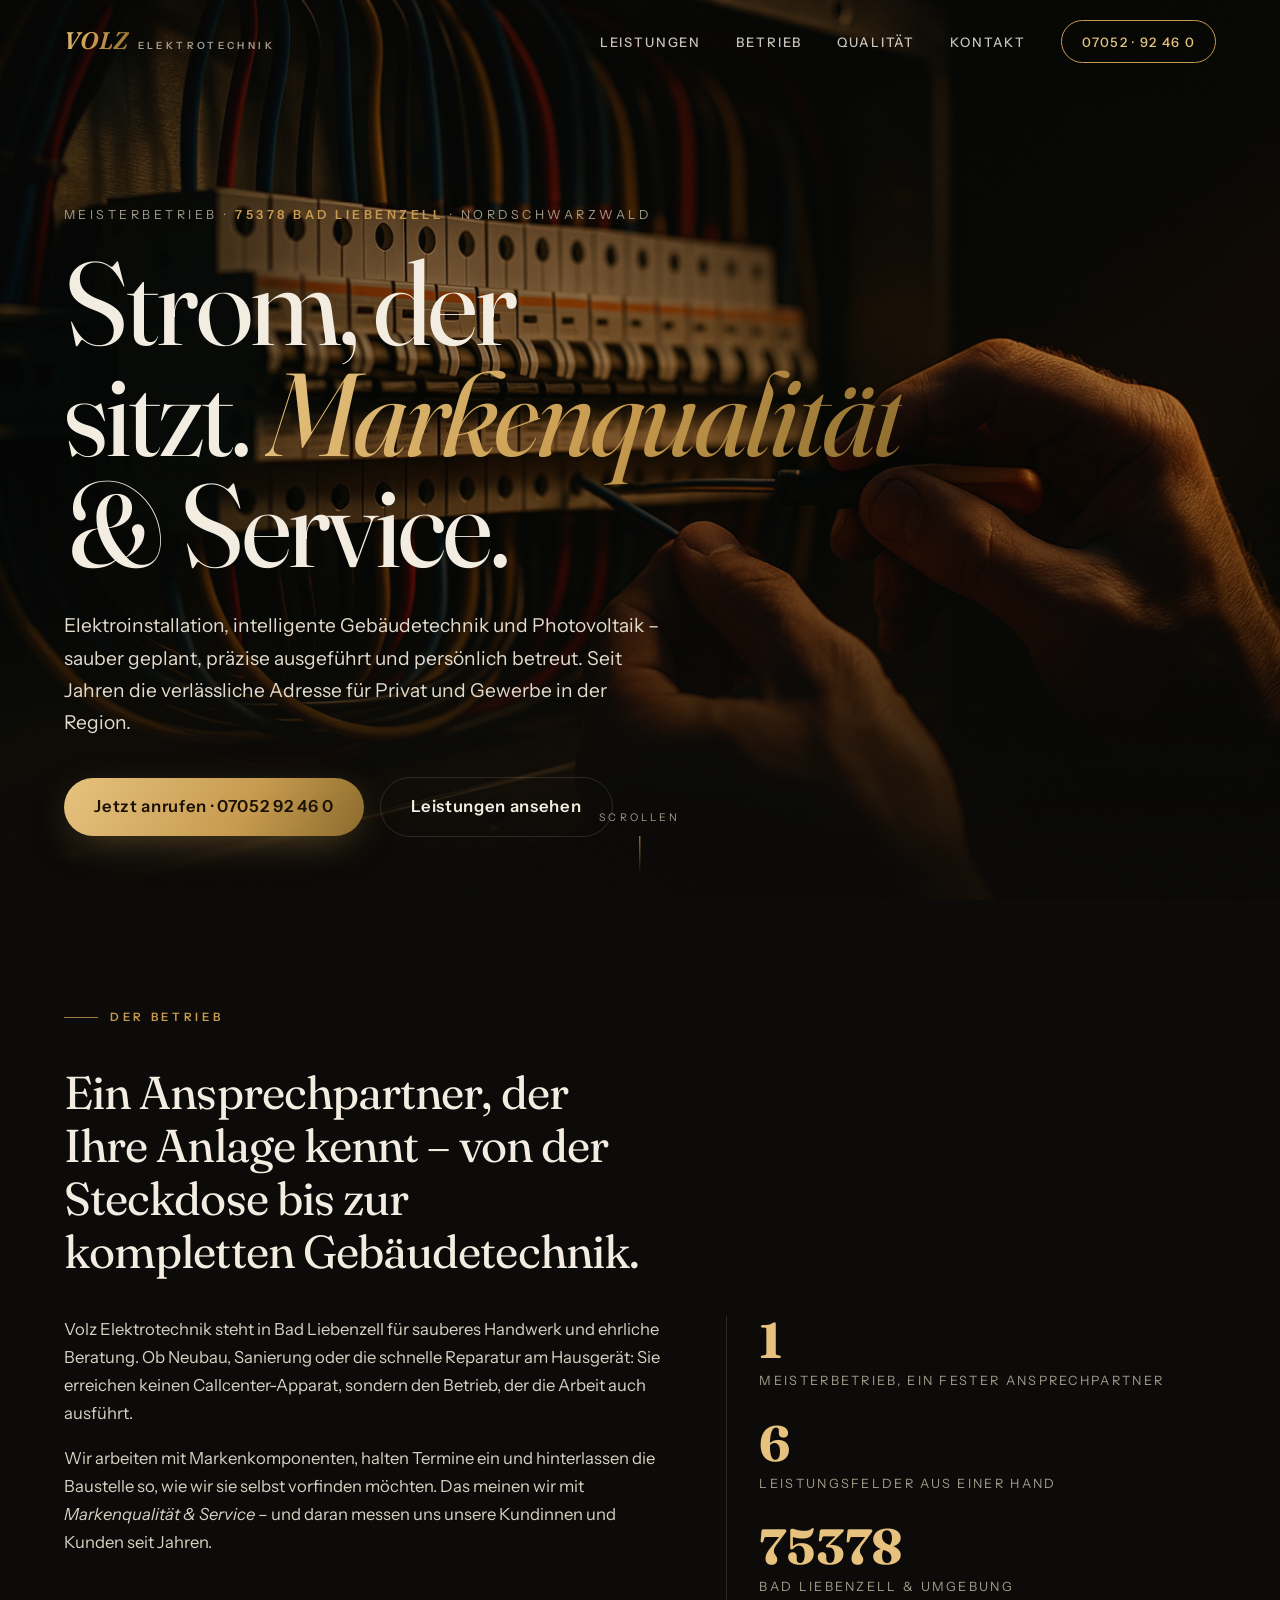
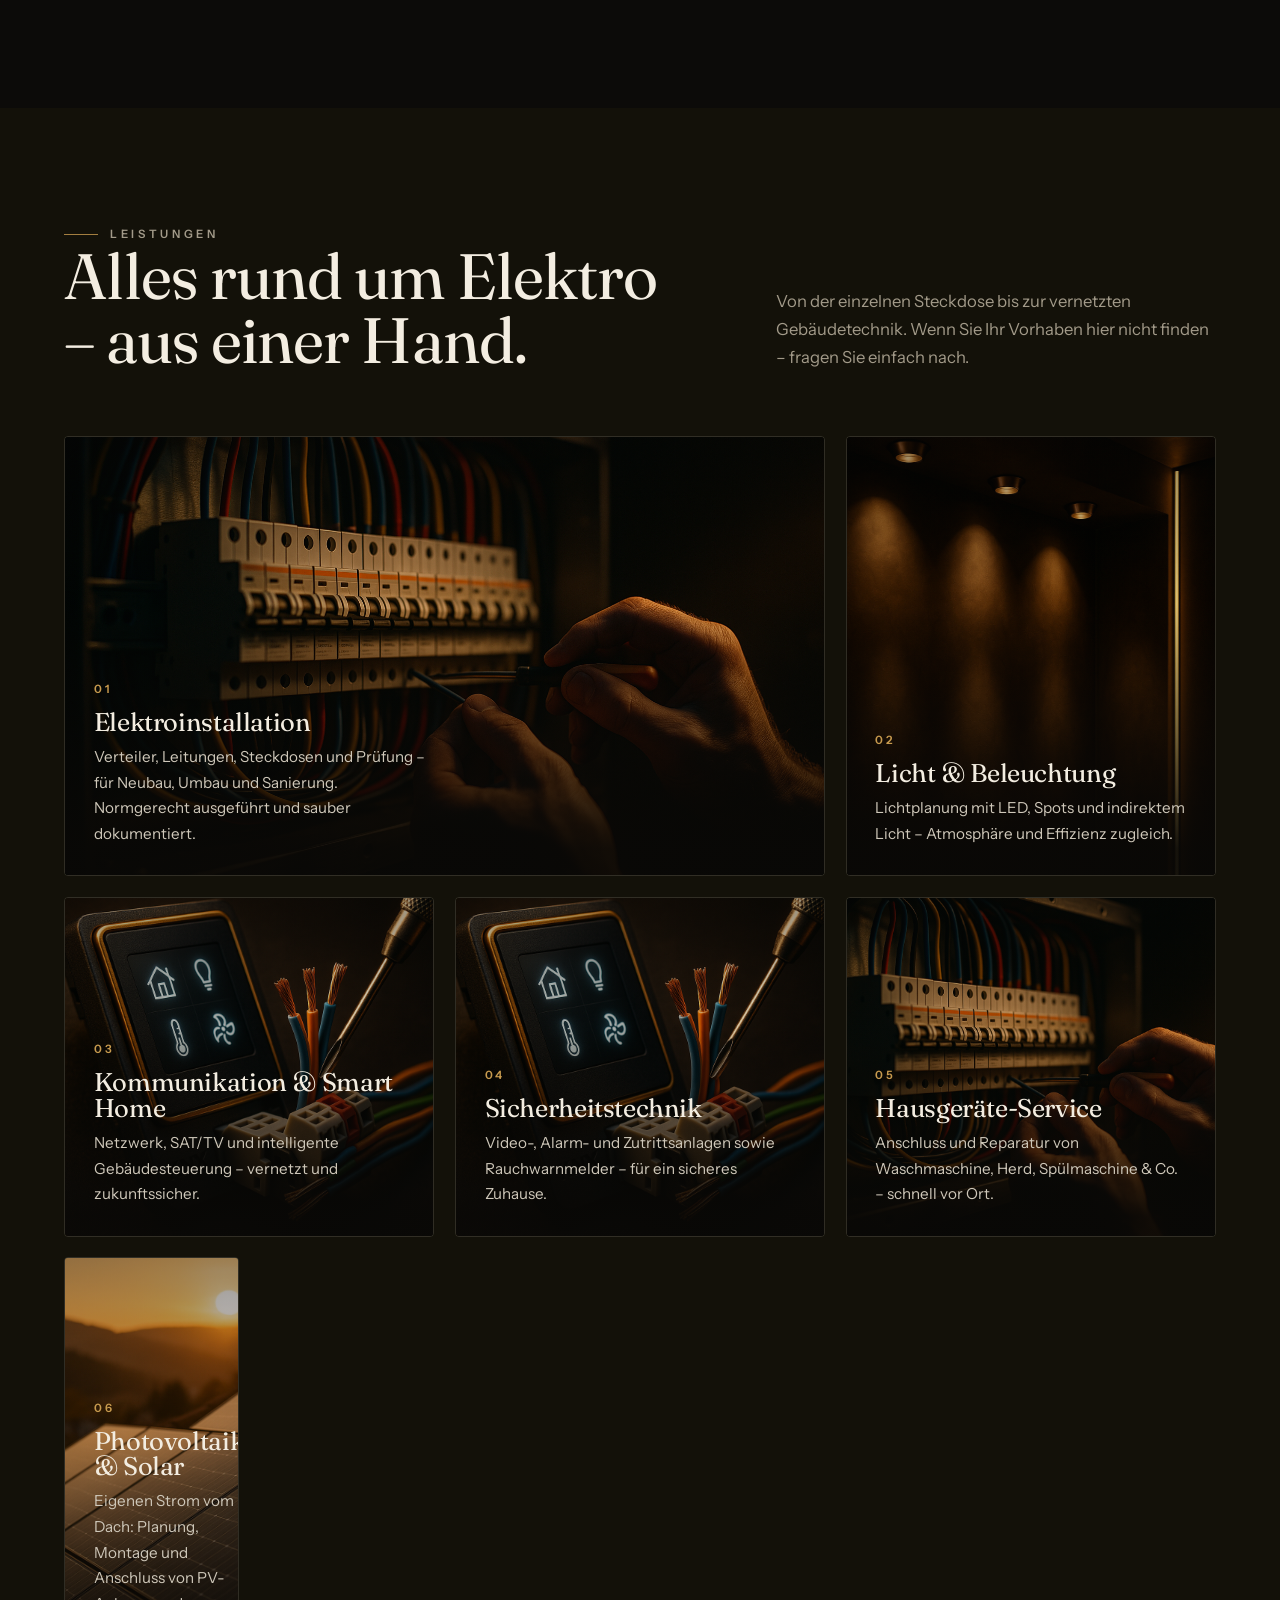
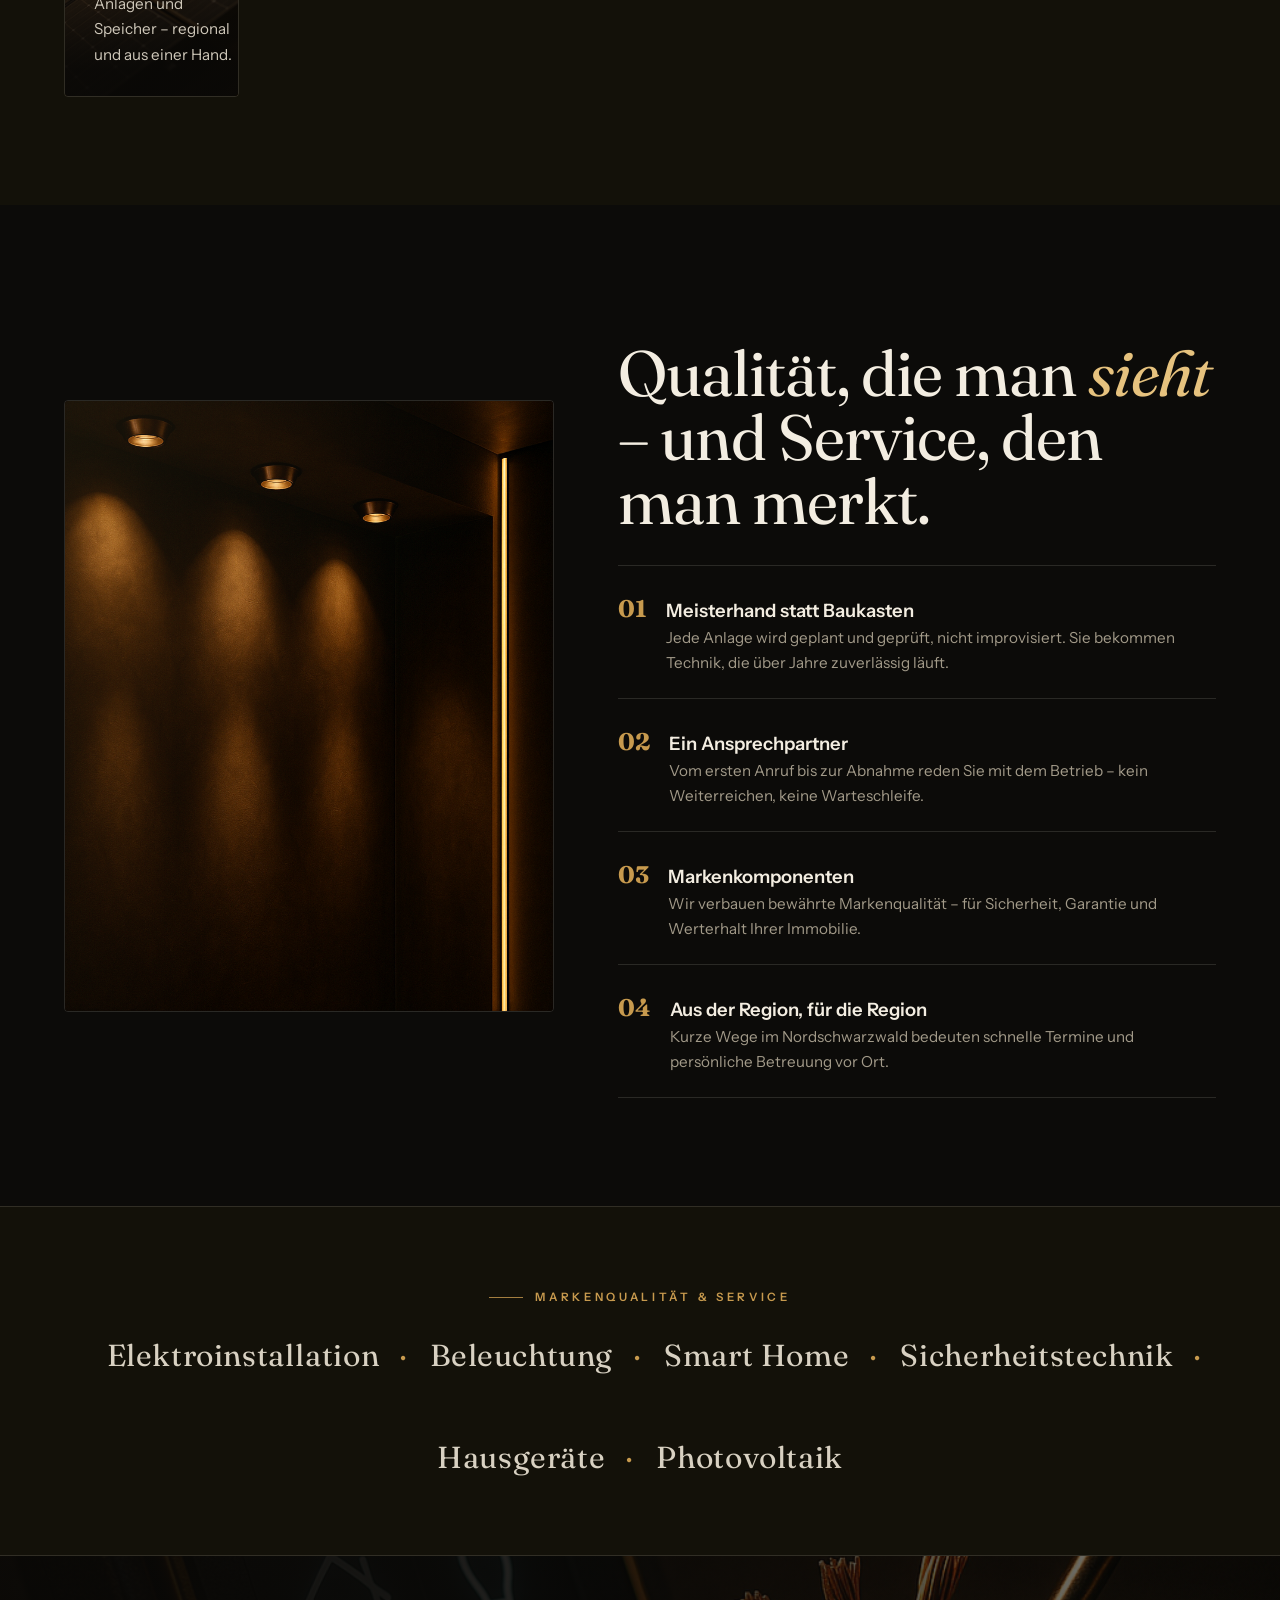
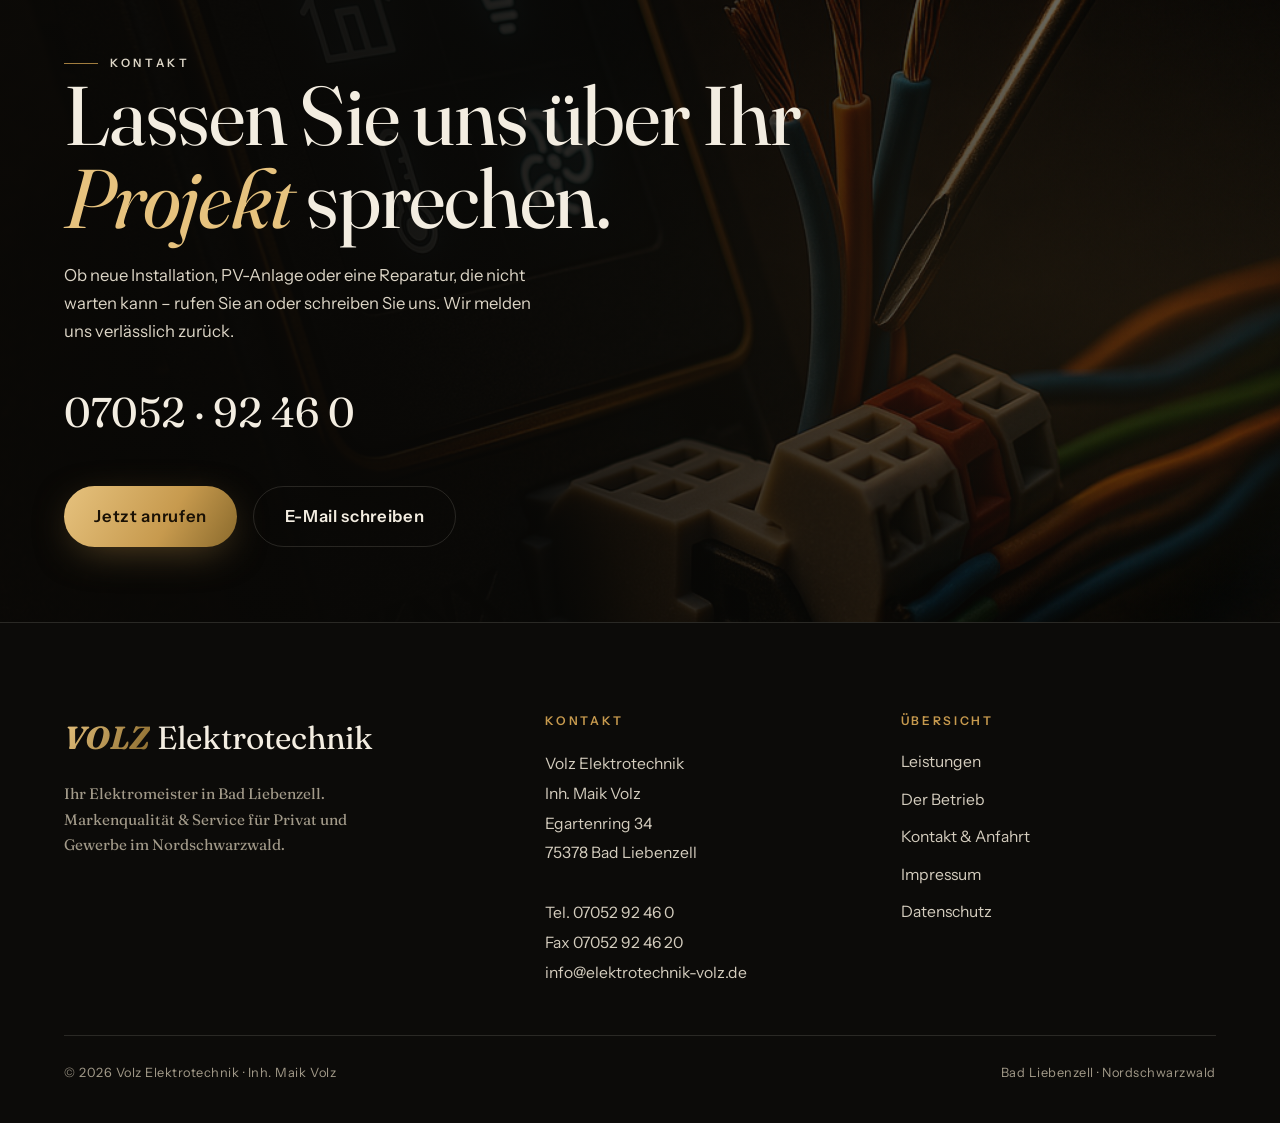
==== index.html @ 7599f0da "Volz Elektrotechnik: Website-Vorschau (Relaunch, dunkel-editorial, Braun/Gold) Co-Authored-By: Claud" ====
<!DOCTYPE html>
<html lang="de">
<head>
<meta charset="UTF-8">
<meta name="viewport" content="width=device-width, initial-scale=1.0">
<title>Volz Elektrotechnik — Ihr Elektromeister in Bad Liebenzell</title>
<meta name="description" content="Volz Elektrotechnik in Bad Liebenzell: Elektroinstallation, Beleuchtung, Kommunikations- & Sicherheitstechnik, Photovoltaik und Hausgeräte-Service. Markenqualität & Service aus dem Nordschwarzwald.">
<link rel="preconnect" href="https://fonts.googleapis.com">
<link rel="preconnect" href="https://fonts.gstatic.com" crossorigin>
<link href="https://fonts.googleapis.com/css2?family=Fraunces:ital,opsz,wght@0,9..144,300..600;1,9..144,300..600&family=Instrument+Sans:wght@400;500;600&display=swap" rel="stylesheet">
<link rel="stylesheet" href="styles.css">
</head>
<body>

<!-- ============ NAV ============ -->
<header class="nav" id="nav">
  <a href="#top" class="brand"><b>VOLZ</b><span>Elektrotechnik</span></a>
  <nav class="nav__links" id="navlinks">
    <a href="#leistungen">Leistungen</a>
    <a href="#warum">Betrieb</a>
    <a href="#marken">Qualität</a>
    <a href="kontakt.html">Kontakt</a>
    <a href="tel:+49705292460" class="nav__cta">07052 · 92 46 0</a>
  </nav>
  <button class="nav__burger" id="burger" aria-label="Menü öffnen"><span></span><span></span><span></span></button>
</header>

<!-- ============ HERO ============ -->
<section class="hero" id="top">
  <div class="hero__media"><img src="img/hero.png" alt="Elektromeister verdrahtet einen Sicherungskasten"></div>
  <div class="hero__scrim"></div>
  <div class="hero__inner">
    <p class="hero__loc reveal">Meisterbetrieb · <b>75378 Bad Liebenzell</b> · Nordschwarzwald</p>
    <h1 class="hero__title reveal">Strom, der<br>sitzt. <em>Markenqualität</em><br>&amp; Service.</h1>
    <p class="hero__sub reveal">Elektroinstallation, intelligente Gebäudetechnik und Photovoltaik – sauber geplant, präzise ausgeführt und persönlich betreut. Seit Jahren die verlässliche Adresse für Privat und Gewerbe in der Region.</p>
    <div class="hero__actions reveal">
      <a href="tel:+49705292460" class="btn btn--gold">Jetzt anrufen · 07052 92 46 0</a>
      <a href="#leistungen" class="btn btn--ghost">Leistungen ansehen</a>
    </div>
  </div>
  <div class="hero__scroll">Scrollen</div>
</section>

<!-- ============ INTRO ============ -->
<section class="section intro" id="betrieb">
  <p class="eyebrow reveal">Der Betrieb</p>
  <p class="intro__lead reveal">Ein Ansprechpartner, der Ihre Anlage kennt – von der Steckdose bis zur kompletten Gebäudetechnik.</p>
  <div class="intro__body">
    <div>
      <p class="reveal">Volz Elektrotechnik steht in Bad Liebenzell für sauberes Handwerk und ehrliche Beratung. Ob Neubau, Sanierung oder die schnelle Reparatur am Hausgerät: Sie erreichen keinen Callcenter-Apparat, sondern den Betrieb, der die Arbeit auch ausführt.</p>
      <p class="reveal">Wir arbeiten mit Markenkomponenten, halten Termine ein und hinterlassen die Baustelle so, wie wir sie selbst vorfinden möchten. Das meinen wir mit <em>Markenqualität &amp; Service</em> – und daran messen uns unsere Kundinnen und Kunden seit Jahren.</p>
    </div>
    <div class="facts">
      <div class="fact reveal"><b>1</b><span>Meisterbetrieb, ein fester Ansprechpartner</span></div>
      <div class="fact reveal"><b>6</b><span>Leistungsfelder aus einer Hand</span></div>
      <div class="fact reveal"><b>75378</b><span>Bad Liebenzell &amp; Umgebung</span></div>
    </div>
  </div>
</section>

<!-- ============ LEISTUNGEN ============ -->
<section class="serv" id="leistungen">
  <div class="section serv--inner">
    <div class="serv__head">
      <div>
        <p class="eyebrow reveal">Leistungen</p>
        <h2 class="reveal">Alles rund um Elektro<br>– aus einer Hand.</h2>
      </div>
      <p class="reveal">Von der einzelnen Steckdose bis zur vernetzten Gebäudetechnik. Wenn Sie Ihr Vorhaben hier nicht finden – fragen Sie einfach nach.</p>
    </div>

    <div class="serv__grid">
      <article class="card span-4 tall reveal">
        <div class="card__media"><img src="img/hero.png" alt="Elektroinstallation Sicherungskasten"></div>
        <div class="card__body">
          <span class="card__num">01</span>
          <h3>Elektroinstallation</h3>
          <p>Verteiler, Leitungen, Steckdosen und Prüfung – für Neubau, Umbau und Sanierung. Normgerecht ausgeführt und sauber dokumentiert.</p>
        </div>
      </article>

      <article class="card span-2 tall reveal">
        <div class="card__media"><img src="img/beleuchtung.png" alt="Warme Beleuchtungsplanung"></div>
        <div class="card__body">
          <span class="card__num">02</span>
          <h3>Licht &amp; Beleuchtung</h3>
          <p>Lichtplanung mit LED, Spots und indirektem Licht – Atmosphäre und Effizienz zugleich.</p>
        </div>
      </article>

      <article class="card span-2 reveal">
        <div class="card__media"><img src="img/technik.png" alt="Smart-Home und Kommunikationstechnik"></div>
        <div class="card__body">
          <span class="card__num">03</span>
          <h3>Kommunikation &amp; Smart Home</h3>
          <p>Netzwerk, SAT/TV und intelligente Gebäudesteuerung – vernetzt und zukunftssicher.</p>
        </div>
      </article>

      <article class="card span-2 reveal">
        <div class="card__media"><img src="img/technik.png" alt="Sicherheitstechnik"></div>
        <div class="card__body">
          <span class="card__num">04</span>
          <h3>Sicherheitstechnik</h3>
          <p>Video-, Alarm- und Zutrittsanlagen sowie Rauchwarnmelder – für ein sicheres Zuhause.</p>
        </div>
      </article>

      <article class="card span-2 reveal">
        <div class="card__media"><img src="img/hero.png" alt="Hausgeräte-Reparatur"></div>
        <div class="card__body">
          <span class="card__num">05</span>
          <h3>Hausgeräte-Service</h3>
          <p>Anschluss und Reparatur von Waschmaschine, Herd, Spülmaschine &amp; Co. – schnell vor Ort.</p>
        </div>
      </article>

      <article class="card span-6 tall reveal">
        <div class="card__media"><img src="img/solar.png" alt="Photovoltaik-Anlage im Nordschwarzwald"></div>
        <div class="card__body">
          <span class="card__num">06</span>
          <h3>Photovoltaik &amp; Solar</h3>
          <p>Eigenen Strom vom Dach: Planung, Montage und Anschluss von PV-Anlagen und Speicher – regional und aus einer Hand.</p>
        </div>
      </article>
    </div>
  </div>
</section>

<!-- ============ WARUM / WERTE ============ -->
<section class="section why" id="warum">
  <div class="why__grid">
    <div class="why__media reveal"><img src="img/beleuchtung.png" alt="Präzise Lichtinstallation"></div>
    <div>
      <p class="eyebrow reveal">Warum Volz</p>
      <h2 class="reveal">Qualität, die man <em>sieht</em> – und Service, den man merkt.</h2>
      <div class="why__list">
        <div class="why__item reveal"><b>01</b><div><h3>Meisterhand statt Baukasten</h3><p>Jede Anlage wird geplant und geprüft, nicht improvisiert. Sie bekommen Technik, die über Jahre zuverlässig läuft.</p></div></div>
        <div class="why__item reveal"><b>02</b><div><h3>Ein Ansprechpartner</h3><p>Vom ersten Anruf bis zur Abnahme reden Sie mit dem Betrieb – kein Weiterreichen, keine Warteschleife.</p></div></div>
        <div class="why__item reveal"><b>03</b><div><h3>Markenkomponenten</h3><p>Wir verbauen bewährte Markenqualität – für Sicherheit, Garantie und Werterhalt Ihrer Immobilie.</p></div></div>
        <div class="why__item reveal"><b>04</b><div><h3>Aus der Region, für die Region</h3><p>Kurze Wege im Nordschwarzwald bedeuten schnelle Termine und persönliche Betreuung vor Ort.</p></div></div>
      </div>
    </div>
  </div>
</section>

<!-- ============ MARKEN-BAND ============ -->
<section class="marken" id="marken">
  <p class="eyebrow reveal">Markenqualität &amp; Service</p>
  <div class="marken__row reveal">
    <span>Elektroinstallation</span>
    <span>Beleuchtung</span>
    <span>Smart Home</span>
    <span>Sicherheitstechnik</span>
    <span>Hausgeräte</span>
    <span>Photovoltaik</span>
  </div>
</section>

<!-- ============ CTA ============ -->
<section class="cta" id="kontakt">
  <div class="cta__media"><img src="img/technik.png" alt="Kontakt Volz Elektrotechnik"></div>
  <div class="cta__inner">
    <p class="eyebrow reveal">Kontakt</p>
    <h2 class="reveal">Lassen Sie uns über Ihr <em>Projekt</em> sprechen.</h2>
    <p class="reveal">Ob neue Installation, PV-Anlage oder eine Reparatur, die nicht warten kann – rufen Sie an oder schreiben Sie uns. Wir melden uns verlässlich zurück.</p>
    <div class="cta__phone reveal"><a href="tel:+49705292460">07052 · 92 46 0</a></div>
    <div class="cta__actions reveal">
      <a href="tel:+49705292460" class="btn btn--gold">Jetzt anrufen</a>
      <a href="mailto:info@elektrotechnik-volz.de" class="btn btn--ghost">E-Mail schreiben</a>
    </div>
  </div>
</section>

<!-- ============ FOOTER ============ -->
<footer class="footer">
  <div class="footer__grid">
    <div class="footer__brand">
      <b>VOLZ</b> Elektrotechnik
      <p>Ihr Elektromeister in Bad Liebenzell. Markenqualität &amp; Service für Privat und Gewerbe im Nordschwarzwald.</p>
    </div>
    <div>
      <h4>Kontakt</h4>
      <address>
        Volz Elektrotechnik<br>
        Inh. Maik Volz<br>
        Egartenring 34<br>
        75378 Bad Liebenzell<br><br>
        Tel. <a href="tel:+49705292460">07052 92 46 0</a><br>
        Fax 07052 92 46 20<br>
        <a href="mailto:info@elektrotechnik-volz.de">info@elektrotechnik-volz.de</a>
      </address>
    </div>
    <div>
      <h4>Übersicht</h4>
      <nav class="footer__nav">
        <a href="#leistungen">Leistungen</a>
        <a href="#warum">Der Betrieb</a>
        <a href="kontakt.html">Kontakt &amp; Anfahrt</a>
        <a href="impressum.html">Impressum</a>
        <a href="datenschutz.html">Datenschutz</a>
      </nav>
    </div>
  </div>
  <div class="footer__bar">
    <span>© <span id="year"></span> Volz Elektrotechnik · Inh. Maik Volz</span>
    <span>Bad Liebenzell · Nordschwarzwald</span>
  </div>
</footer>

<script src="js/main.js"></script>
</body>
</html>
---- styles.css ----
/* =========================================================
   VOLZ ELEKTROTECHNIK — Bad Liebenzell
   Dunkel-editorial · gebürstetes Gold auf Anthrazit
   Marken-DNA aus dem Original: Gold #b08c3c, Off-White #f7f4ec
   ========================================================= */

:root{
  --bg:      #0c0b09;   /* tiefes, warm gebrochenes Schwarz */
  --bg-2:    #131109;   /* leicht abgesetzte Sektion */
  --panel:   #1a1712;
  --ink:     #f3ede1;   /* warmes Off-White (aus Original #f7f4ec) */
  --muted:   #a29a89;   /* Sekundärtext, sandig */
  --accent:  #c79a4e;   /* gebürstetes Gold, aus Original #b08c3c aufgehellt */
  --accent-2:#e6c27e;   /* Highlight/Hover-Gold */
  --accent-d:#8a6a2c;   /* tiefes Bronze */
  --line:    rgba(243,237,225,.13);
  --serif:   "Fraunces", Georgia, serif;
  --sans:    "Instrument Sans", system-ui, -apple-system, sans-serif;
  --pad:     clamp(1.3rem, 5vw, 6rem);
  --maxw:    1480px;
}

*{ margin:0; padding:0; box-sizing:border-box; }
html{ -webkit-font-smoothing:antialiased; text-rendering:optimizeLegibility; scroll-behavior:smooth; }
body{
  background:var(--bg); color:var(--ink);
  font-family:var(--sans);
  font-size:clamp(1rem,.6rem + .55vw,1.14rem);
  line-height:1.68; font-weight:400; overflow-x:hidden;
}
img{ display:block; width:100%; height:100%; object-fit:cover; }
a{ color:inherit; text-decoration:none; }
::selection{ background:var(--accent); color:#160d05; }
h1,h2,h3{ font-family:var(--serif); font-weight:400; line-height:1; letter-spacing:-.015em; }
h2{ font-size:clamp(2rem,5vw,4.2rem); }

/* Filmkorn über allem */
body::after{
  content:""; position:fixed; inset:0; z-index:9999; pointer-events:none;
  opacity:.04; mix-blend-mode:overlay;
  background-image:url("data:image/svg+xml,%3Csvg xmlns='http://www.w3.org/2000/svg' width='140' height='140'%3E%3Cfilter id='n'%3E%3CfeTurbulence type='fractalNoise' baseFrequency='.9' numOctaves='3'/%3E%3C/filter%3E%3Crect width='100%25' height='100%25' filter='url(%23n)'/%3E%3C/svg%3E");
}

/* ---------- Eyebrow ---------- */
.eyebrow{
  display:inline-flex; align-items:center; gap:12px;
  font-family:var(--sans); font-size:.72rem; font-weight:600;
  text-transform:uppercase; letter-spacing:.32em; color:var(--accent);
}
.eyebrow::before{ content:""; width:34px; height:1px; background:var(--accent); opacity:.8; }

/* ---------- Reveal ---------- */
.reveal{ opacity:0; transform:translateY(26px); transition:opacity .9s cubic-bezier(.2,.7,.2,1), transform .9s cubic-bezier(.2,.7,.2,1); }
.reveal.in{ opacity:1; transform:none; }
@media (prefers-reduced-motion:reduce){
  .reveal{ opacity:1; transform:none; transition:none; }
  html{ scroll-behavior:auto; }
  .hero__media img{ transform:none !important; }
}

/* =========================================================
   NAV
   ========================================================= */
.nav{
  position:fixed; top:0; left:0; right:0; z-index:100;
  display:flex; align-items:center; justify-content:space-between;
  padding:1.25rem var(--pad);
  transition:background .4s ease, padding .4s ease, border-color .4s ease;
  border-bottom:1px solid transparent;
}
.nav.scrolled{
  background:rgba(12,11,9,.82); backdrop-filter:blur(14px);
  border-bottom:1px solid var(--line); padding:.85rem var(--pad);
}
.brand{ display:flex; align-items:baseline; gap:.55rem; font-family:var(--serif); font-size:1.5rem; letter-spacing:.02em; }
.brand b{ font-weight:600; font-style:italic;
  background:linear-gradient(120deg,var(--accent-2),var(--accent) 45%,var(--accent-d));
  -webkit-background-clip:text; background-clip:text; -webkit-text-fill-color:transparent; }
.brand span{ font-family:var(--sans); font-size:.62rem; font-weight:600; text-transform:uppercase;
  letter-spacing:.34em; color:var(--muted); }
.nav__links{ display:flex; align-items:center; gap:2.2rem; }
.nav__links a{ font-size:.82rem; font-weight:500; text-transform:uppercase; letter-spacing:.14em; color:var(--ink); opacity:.82; transition:color .25s, opacity .25s; }
.nav__links a:hover{ color:var(--accent-2); opacity:1; }
.nav__cta{
  display:inline-flex; align-items:center; gap:.5rem;
  border:1px solid var(--accent); color:var(--accent-2) !important; opacity:1 !important;
  padding:.6rem 1.25rem; border-radius:44px; letter-spacing:.1em !important;
  transition:background .25s, color .25s, transform .25s;
}
.nav__cta:hover{ background:var(--accent); color:#160d05 !important; transform:translateY(-2px); }
.nav__burger{ display:none; flex-direction:column; gap:5px; background:none; border:0; cursor:pointer; padding:.4rem; }
.nav__burger span{ width:26px; height:2px; background:var(--ink); transition:.3s; }

@media (max-width:860px){
  .nav__links{
    position:fixed; inset:0; background:rgba(10,9,7,.97); backdrop-filter:blur(8px);
    flex-direction:column; justify-content:center; gap:2rem;
    transform:translateX(100%); transition:transform .5s cubic-bezier(.7,0,.2,1);
  }
  .nav__links.open{ transform:none; }
  .nav__links a{ font-size:1.05rem; }
  .nav__burger{ display:flex; z-index:101; }
  .nav.menu-open .nav__burger span:nth-child(1){ transform:translateY(7px) rotate(45deg); }
  .nav.menu-open .nav__burger span:nth-child(2){ opacity:0; }
  .nav.menu-open .nav__burger span:nth-child(3){ transform:translateY(-7px) rotate(-45deg); }
}

/* =========================================================
   HERO
   ========================================================= */
.hero{ position:relative; min-height:100svh; display:flex; flex-direction:column; justify-content:flex-end; padding-bottom:clamp(2.5rem,7vh,5rem); }
.hero__media{ position:absolute; inset:0; z-index:0; overflow:hidden; }
.hero__media img{ transform:scale(1.1); will-change:transform; }
.hero__scrim{ position:absolute; inset:0; z-index:1;
  background:
    linear-gradient(to top, rgba(10,9,7,.94) 4%, rgba(10,9,7,.34) 48%, rgba(10,9,7,.55) 100%),
    radial-gradient(130% 90% at 18% 120%, rgba(199,154,78,.22), transparent 58%);
}
.hero__inner{ position:relative; z-index:3; width:100%; max-width:var(--maxw); margin:0 auto; padding:0 var(--pad); }
.hero__loc{ font-size:.78rem; letter-spacing:.28em; text-transform:uppercase; color:var(--muted); margin-bottom:1.4rem; }
.hero__loc b{ color:var(--accent); font-weight:600; }
.hero__title{ font-size:clamp(2.9rem,9.2vw,8.8rem); line-height:.94; letter-spacing:-.025em; max-width:16ch; }
.hero__title em{ font-style:italic;
  background:linear-gradient(120deg,var(--accent-2),var(--accent) 55%,var(--accent-d));
  -webkit-background-clip:text; background-clip:text; -webkit-text-fill-color:transparent; }
.hero__sub{ margin-top:1.8rem; max-width:46ch; font-size:clamp(1rem,1.5vw,1.22rem); color:#e3dccd; }
.hero__actions{ margin-top:2.4rem; display:flex; flex-wrap:wrap; gap:1rem; align-items:center; }

.btn{ display:inline-flex; align-items:center; gap:.6rem; font-weight:600; letter-spacing:.04em;
  padding:.95rem 1.9rem; border-radius:48px; transition:transform .25s, background .25s, box-shadow .25s; }
.btn--gold{ background:linear-gradient(120deg,var(--accent-2),var(--accent) 60%,var(--accent-d)); color:#1a1105;
  box-shadow:0 10px 40px -12px rgba(199,154,78,.5); }
.btn--gold:hover{ transform:translateY(-3px); box-shadow:0 16px 46px -12px rgba(199,154,78,.65); }
.btn--ghost{ border:1px solid var(--line); color:var(--ink); }
.btn--ghost:hover{ border-color:var(--accent); color:var(--accent-2); transform:translateY(-3px); }

.hero__scroll{ position:absolute; bottom:1.6rem; left:50%; transform:translateX(-50%); z-index:3;
  font-size:.66rem; letter-spacing:.3em; text-transform:uppercase; color:var(--muted); display:flex; flex-direction:column; align-items:center; gap:.6rem; }
.hero__scroll::after{ content:""; width:1px; height:38px; background:linear-gradient(var(--accent),transparent); animation:drop 2s infinite; }
@keyframes drop{ 0%{opacity:0;transform:scaleY(.3)} 50%{opacity:1} 100%{opacity:0;transform:scaleY(1) translateY(6px)} }
@media (max-width:860px){ .hero__scroll{ display:none; } }

/* =========================================================
   SECTION-GRUNDLAGEN
   ========================================================= */
.section{ max-width:var(--maxw); margin:0 auto; padding:clamp(5rem,12vh,9rem) var(--pad); }
.section--tight{ padding-top:clamp(3rem,7vh,5rem); }

/* ---------- Intro / Claim ---------- */
.intro{ display:grid; grid-template-columns:1fr; gap:2.4rem; }
.intro__lead{ font-family:var(--serif); font-size:clamp(1.7rem,3.6vw,3rem); line-height:1.15; letter-spacing:-.02em; max-width:20ch; }
.intro__body{ display:grid; grid-template-columns:1.1fr .9fr; gap:clamp(2rem,5vw,5rem); align-items:start; }
.intro__body p{ color:#d8d1c2; }
.intro__body p + p{ margin-top:1.1rem; }
.facts{ display:flex; flex-direction:column; gap:1.6rem; border-left:1px solid var(--line); padding-left:2rem; }
.fact b{ display:block; font-family:var(--serif); font-size:clamp(2rem,4vw,3.1rem); color:var(--accent-2); line-height:1; }
.fact span{ font-size:.8rem; text-transform:uppercase; letter-spacing:.18em; color:var(--muted); }
@media (max-width:820px){ .intro__body{ grid-template-columns:1fr; } .facts{ border-left:0; padding-left:0; flex-direction:row; flex-wrap:wrap; gap:2rem; } }

/* ---------- Leistungen ---------- */
.serv{ background:var(--bg-2); }
.serv__head{ display:flex; justify-content:space-between; align-items:flex-end; flex-wrap:wrap; gap:1.5rem; margin-bottom:clamp(2.5rem,5vw,4rem); }
.serv__head p{ max-width:40ch; color:var(--muted); }
.serv__grid{ display:grid; grid-template-columns:repeat(6,1fr); gap:clamp(1rem,1.6vw,1.6rem); }
.card{ position:relative; overflow:hidden; border-radius:4px; min-height:340px; display:flex; align-items:flex-end;
  border:1px solid var(--line); }
.card__media{ position:absolute; inset:0; z-index:0; }
.card__media img{ transition:transform 1.1s cubic-bezier(.2,.7,.2,1); transform:scale(1.04); filter:saturate(1.02); }
.card:hover .card__media img{ transform:scale(1.12); }
.card::after{ content:""; position:absolute; inset:0; z-index:1;
  background:linear-gradient(to top, rgba(9,8,6,.95) 6%, rgba(9,8,6,.15) 62%, rgba(9,8,6,.4)); }
.card__body{ position:relative; z-index:2; padding:1.8rem; }
.card__num{ font-size:.72rem; letter-spacing:.24em; color:var(--accent); font-weight:600; }
.card__body h3{ font-size:clamp(1.4rem,2vw,1.8rem); margin:.5rem 0 .55rem; }
.card__body p{ font-size:.95rem; color:#cfc8ba; max-width:34ch; }
/* Rasterung: erste Reihe 2 breite + 1, zweite spiegeln */
.card.span-3{ grid-column:span 3; }
.card.span-2{ grid-column:span 2; }
.card.span-4{ grid-column:span 4; }
.card.tall{ min-height:440px; }
@media (max-width:900px){
  .serv__grid{ grid-template-columns:1fr; }
  .card, .card.span-2, .card.span-3, .card.span-4{ grid-column:1 / -1; min-height:300px; }
}

/* ---------- Werte / Warum ---------- */
.why{ position:relative; }
.why__grid{ display:grid; grid-template-columns:.9fr 1.1fr; gap:clamp(2rem,5vw,5rem); align-items:center; }
.why__media{ position:relative; border-radius:4px; overflow:hidden; aspect-ratio:4/5; border:1px solid var(--line); }
.why__media::after{ content:""; position:absolute; inset:0; background:linear-gradient(120deg,rgba(199,154,78,.12),transparent 60%); }
.why h2 em{ font-style:italic; color:var(--accent-2); }
.why__list{ margin-top:2rem; display:flex; flex-direction:column; }
.why__item{ padding:1.4rem 0; border-top:1px solid var(--line); display:grid; grid-template-columns:auto 1fr; gap:1.2rem; align-items:baseline; }
.why__item:last-child{ border-bottom:1px solid var(--line); }
.why__item b{ font-family:var(--serif); font-size:1.5rem; color:var(--accent); }
.why__item h3{ font-size:1.15rem; margin-bottom:.3rem; font-family:var(--sans); font-weight:600; letter-spacing:0; }
.why__item p{ color:var(--muted); font-size:.95rem; }
@media (max-width:820px){ .why__grid{ grid-template-columns:1fr; } .why__media{ aspect-ratio:16/10; } }

/* ---------- Marken-Band ---------- */
.marken{ text-align:center; padding:clamp(3.5rem,8vh,6rem) var(--pad); background:var(--bg-2); border-top:1px solid var(--line); border-bottom:1px solid var(--line); }
.marken .eyebrow{ justify-content:center; margin-bottom:1.4rem; }
.marken__row{ display:flex; flex-wrap:wrap; justify-content:center; gap:clamp(1.4rem,4vw,3.4rem); font-family:var(--serif); font-size:clamp(1.1rem,2.4vw,1.9rem); color:#d8d1c2; letter-spacing:.02em; }
.marken__row span{ position:relative; }
.marken__row span:not(:last-child)::after{ content:"·"; position:absolute; right:-1.7rem; color:var(--accent); }

/* ---------- CTA ---------- */
.cta{ position:relative; min-height:74vh; display:flex; align-items:center; overflow:hidden; }
.cta__media{ position:absolute; inset:0; z-index:0; }
.cta__media::after{ content:""; position:absolute; inset:0;
  background:linear-gradient(to right, rgba(9,8,6,.94) 30%, rgba(9,8,6,.5)),
             radial-gradient(90% 80% at 80% 50%, rgba(199,154,78,.2), transparent 60%); }
.cta__inner{ position:relative; z-index:2; max-width:var(--maxw); margin:0 auto; padding:0 var(--pad); width:100%; }
.cta h2{ font-size:clamp(2.4rem,6.5vw,5.8rem); max-width:16ch; }
.cta h2 em{ font-style:italic; color:var(--accent-2); }
.cta p{ margin-top:1.4rem; max-width:44ch; color:#dcd5c6; }
.cta__actions{ margin-top:2.4rem; display:flex; flex-wrap:wrap; gap:1rem; }
.cta__phone{ margin-top:2rem; font-family:var(--serif); font-size:clamp(1.6rem,3.5vw,2.6rem); color:var(--ink); }
.cta__phone a:hover{ color:var(--accent-2); }

/* =========================================================
   FOOTER
   ========================================================= */
.footer{ background:var(--bg); padding:clamp(3.5rem,7vw,5.5rem) var(--pad) 2.5rem; border-top:1px solid var(--line); }
.footer__grid{ max-width:var(--maxw); margin:0 auto; display:grid; grid-template-columns:1.4fr 1fr 1fr; gap:2.5rem; }
.footer__brand{ font-family:var(--serif); font-size:2rem; }
.footer__brand b{ font-style:italic; background:linear-gradient(120deg,var(--accent-2),var(--accent-d)); -webkit-background-clip:text; background-clip:text; -webkit-text-fill-color:transparent; }
.footer__brand p{ margin-top:1rem; color:var(--muted); max-width:34ch; font-size:.95rem; }
.footer h4{ font-family:var(--sans); font-size:.75rem; text-transform:uppercase; letter-spacing:.22em; color:var(--accent); margin-bottom:1.1rem; font-weight:600; }
.footer address{ font-style:normal; color:#d3ccbd; line-height:1.9; font-size:.98rem; }
.footer address a:hover{ color:var(--accent-2); }
.footer__nav{ display:flex; flex-direction:column; gap:.7rem; }
.footer__nav a{ color:#d3ccbd; font-size:.98rem; }
.footer__nav a:hover{ color:var(--accent-2); }
.footer__bar{ max-width:var(--maxw); margin:3rem auto 0; padding-top:1.6rem; border-top:1px solid var(--line);
  display:flex; justify-content:space-between; flex-wrap:wrap; gap:1rem; font-size:.8rem; color:var(--muted); letter-spacing:.04em; }
.footer__bar a:hover{ color:var(--accent-2); }
@media (max-width:820px){ .footer__grid{ grid-template-columns:1fr; gap:2rem; } }

/* =========================================================
   RECHTS-SEITEN (Impressum / Datenschutz / Kontakt)
   ========================================================= */
.page-hero{ padding:clamp(8rem,18vh,11rem) var(--pad) clamp(2rem,5vh,4rem); max-width:var(--maxw); margin:0 auto; }
.page-hero h1{ font-size:clamp(2.4rem,6vw,4.5rem); }
.page-hero .eyebrow{ margin-bottom:1.2rem; }
.legal{ max-width:850px; margin:0 auto; padding:0 var(--pad) clamp(5rem,12vh,8rem); }
.legal h2{ font-size:clamp(1.4rem,2.6vw,2rem); margin:2.6rem 0 .9rem; color:var(--accent-2); }
.legal h3{ font-family:var(--sans); font-weight:600; font-size:1.05rem; margin:1.6rem 0 .5rem; letter-spacing:0; }
.legal p{ color:#d3ccbd; margin-bottom:1rem; }
.legal a{ color:var(--accent-2); text-decoration:underline; text-underline-offset:3px; }
.legal ul{ margin:0 0 1rem 1.2rem; color:#d3ccbd; }
.legal li{ margin-bottom:.4rem; }
.note{ border-left:2px solid var(--accent); background:rgba(199,154,78,.07); padding:1rem 1.3rem; margin:1.4rem 0; color:#e3dccd; font-size:.95rem; border-radius:0 4px 4px 0; }
.note b{ color:var(--accent-2); }

/* Kontakt-Layout */
.kontakt__grid{ display:grid; grid-template-columns:1fr 1fr; gap:clamp(2rem,5vw,4rem); max-width:var(--maxw); margin:0 auto; padding:0 var(--pad) clamp(5rem,12vh,8rem); }
.kontakt__card{ border:1px solid var(--line); border-radius:6px; padding:2rem; background:var(--panel); }
.kontakt__card h3{ font-family:var(--sans); font-weight:600; letter-spacing:0; font-size:1.05rem; color:var(--accent); text-transform:uppercase; margin-bottom:.9rem; letter-spacing:.14em; }
.kontakt__card address{ font-style:normal; line-height:2; color:#e3dccd; }
.kontakt__card address a:hover{ color:var(--accent-2); }
.kontakt__map{ border-radius:6px; overflow:hidden; border:1px solid var(--line); min-height:340px; filter:grayscale(.3) contrast(1.05); }
.kontakt__map iframe{ width:100%; height:100%; min-height:340px; border:0; display:block; }
@media (max-width:820px){ .kontakt__grid{ grid-template-columns:1fr; } }

.backlink{ display:inline-flex; align-items:center; gap:.5rem; margin-top:2.5rem; color:var(--accent-2); font-size:.85rem; letter-spacing:.1em; text-transform:uppercase; }
.backlink:hover{ gap:.9rem; }
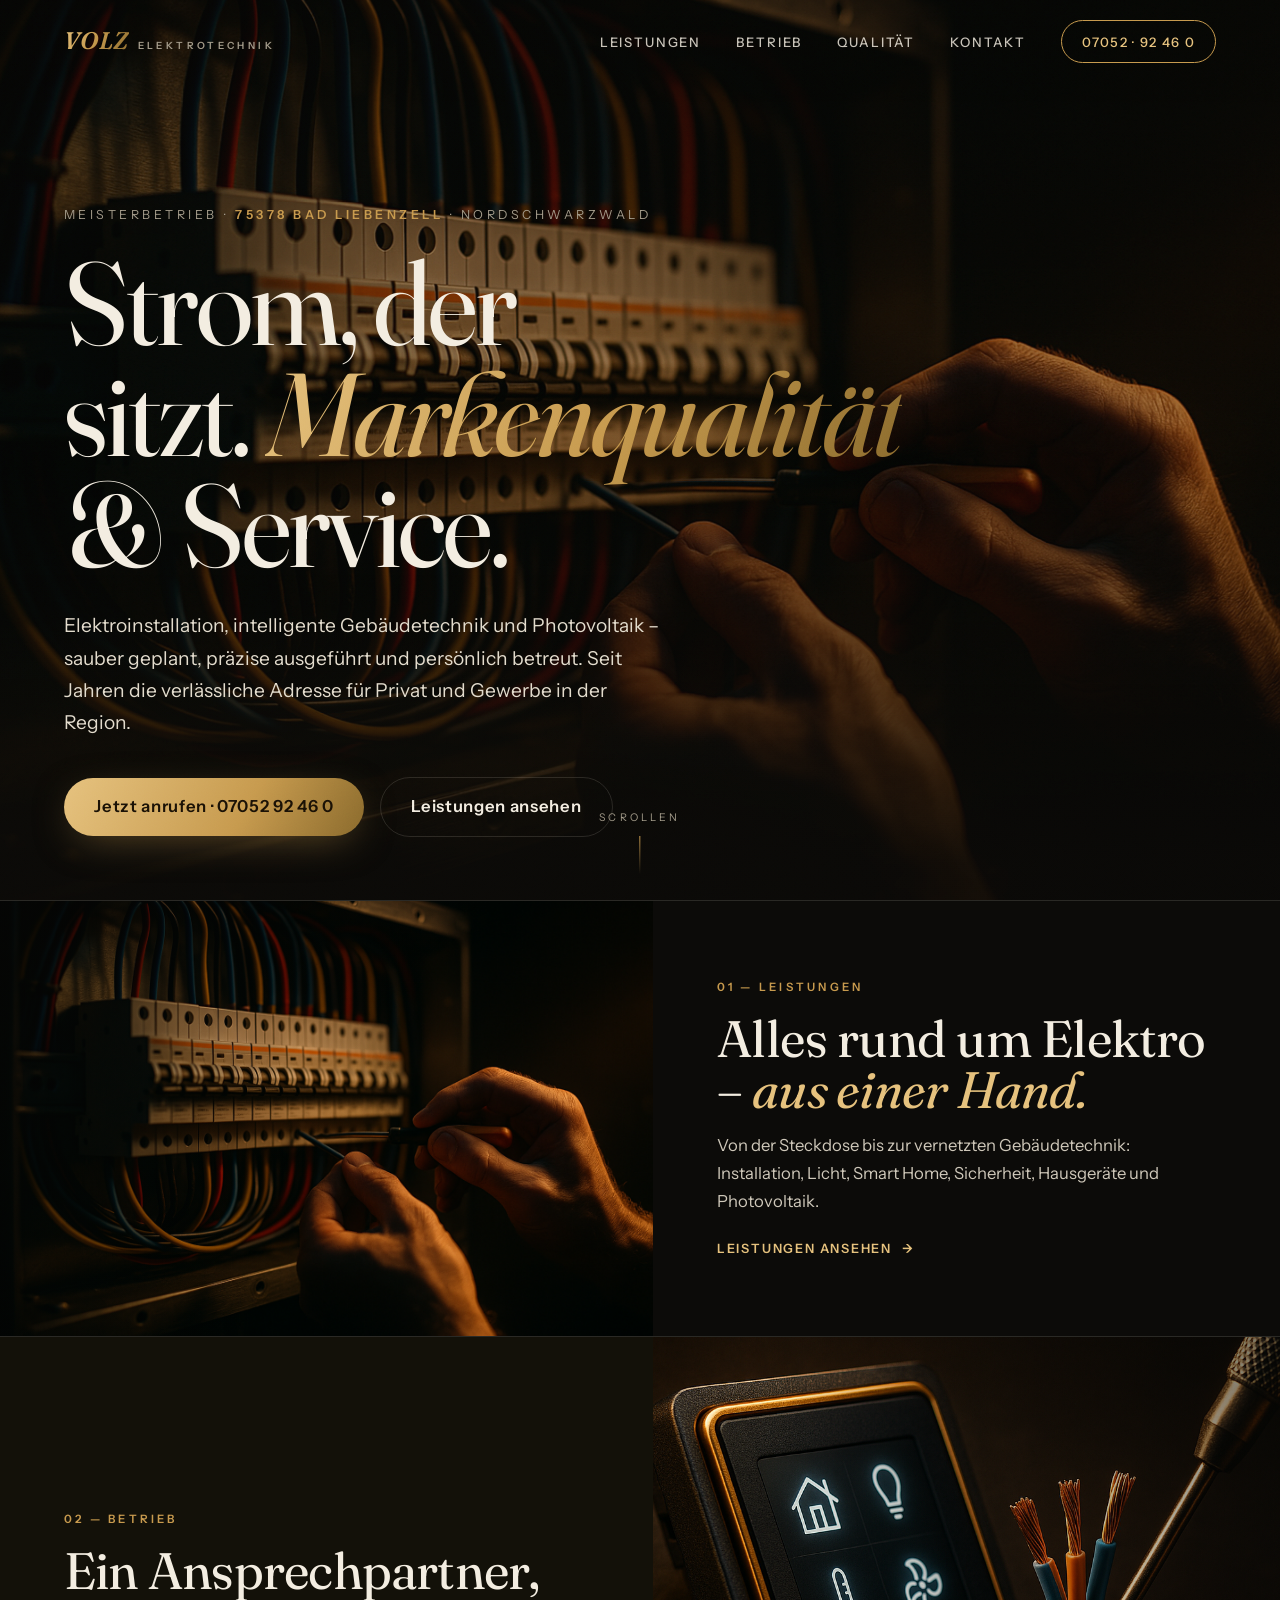
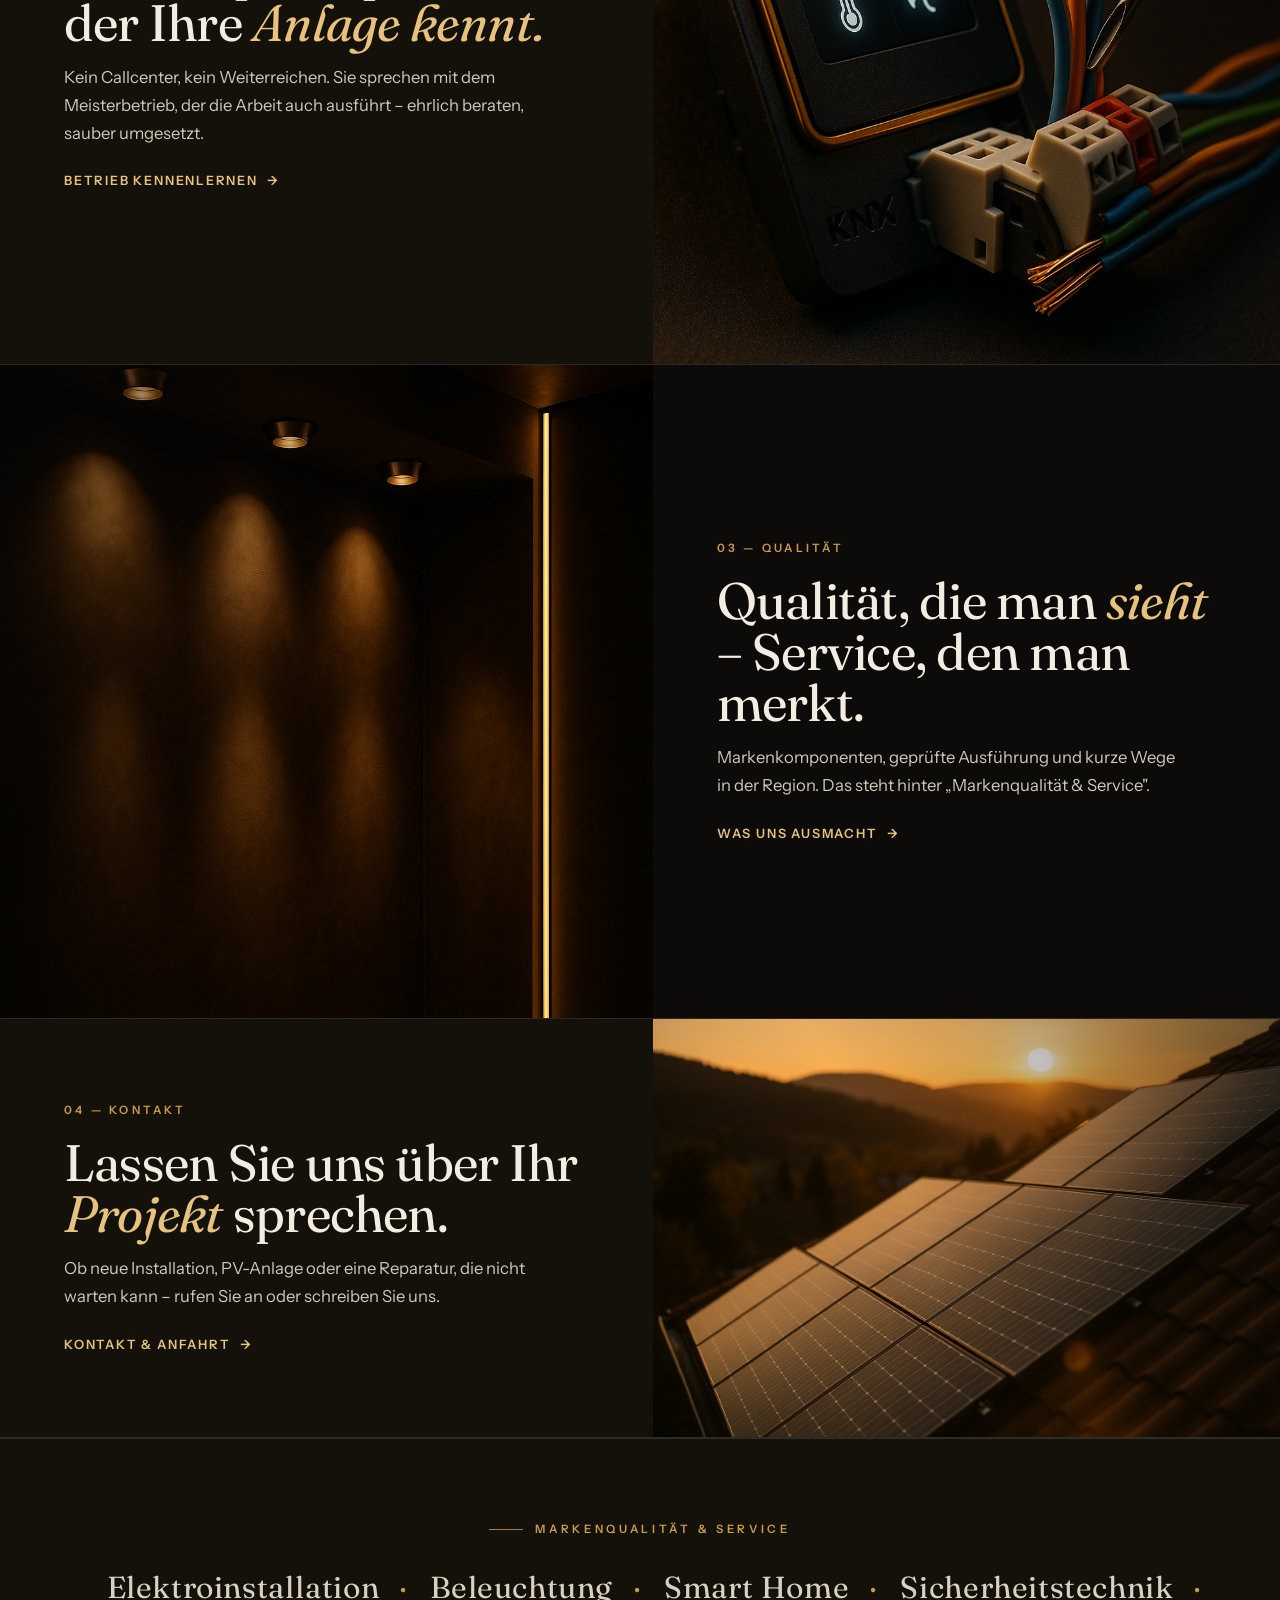
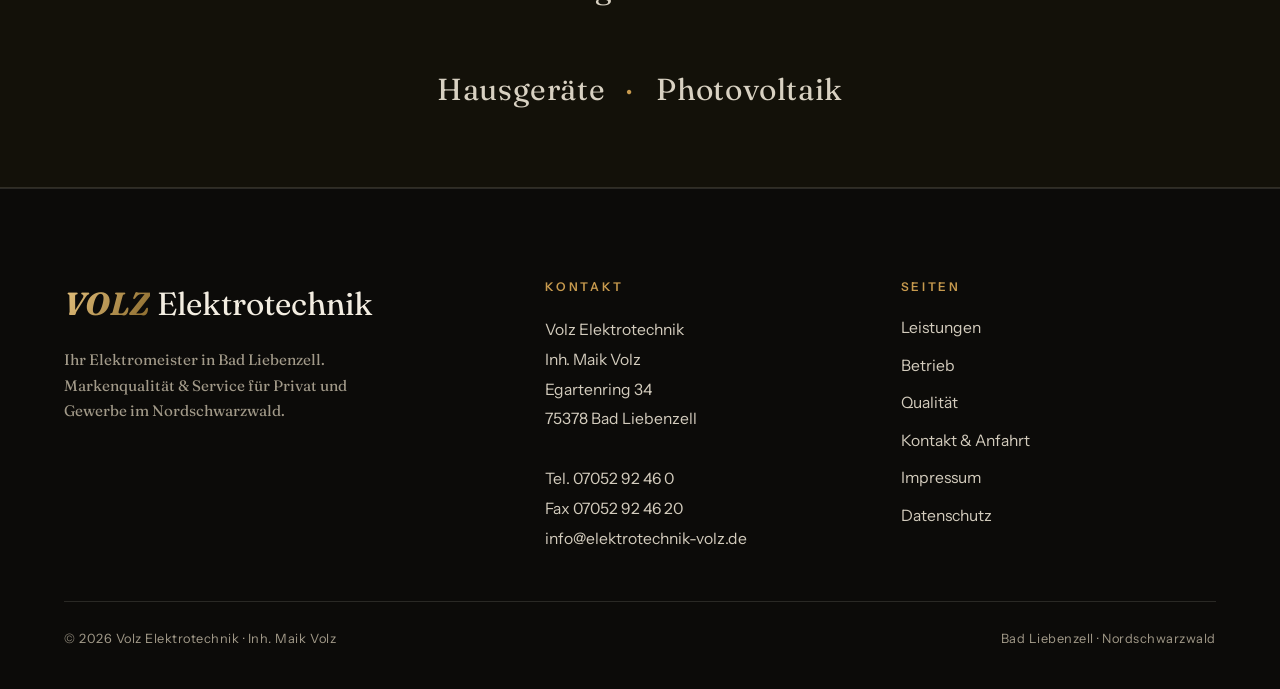
==== commit d63ea3cb: "Umbau auf Mehrseiter: eigene Seiten für Leistungen/Betrieb/Qualität/Kontakt - Startseite teasert Kat" ====
--- a/index.html
+++ b/index.html
@@ -14,11 +14,11 @@
 
 <!-- ============ NAV ============ -->
 <header class="nav" id="nav">
-  <a href="#top" class="brand"><b>VOLZ</b><span>Elektrotechnik</span></a>
+  <a href="index.html" class="brand"><b>VOLZ</b><span>Elektrotechnik</span></a>
   <nav class="nav__links" id="navlinks">
-    <a href="#leistungen">Leistungen</a>
-    <a href="#warum">Betrieb</a>
-    <a href="#marken">Qualität</a>
+    <a href="leistungen.html">Leistungen</a>
+    <a href="betrieb.html">Betrieb</a>
+    <a href="qualitaet.html">Qualität</a>
     <a href="kontakt.html">Kontakt</a>
     <a href="tel:+49705292460" class="nav__cta">07052 · 92 46 0</a>
   </nav>
@@ -35,117 +35,59 @@
     <p class="hero__sub reveal">Elektroinstallation, intelligente Gebäudetechnik und Photovoltaik – sauber geplant, präzise ausgeführt und persönlich betreut. Seit Jahren die verlässliche Adresse für Privat und Gewerbe in der Region.</p>
     <div class="hero__actions reveal">
       <a href="tel:+49705292460" class="btn btn--gold">Jetzt anrufen · 07052 92 46 0</a>
-      <a href="#leistungen" class="btn btn--ghost">Leistungen ansehen</a>
+      <a href="leistungen.html" class="btn btn--ghost">Leistungen ansehen</a>
     </div>
   </div>
   <div class="hero__scroll">Scrollen</div>
 </section>
 
-<!-- ============ INTRO ============ -->
-<section class="section intro" id="betrieb">
-  <p class="eyebrow reveal">Der Betrieb</p>
-  <p class="intro__lead reveal">Ein Ansprechpartner, der Ihre Anlage kennt – von der Steckdose bis zur kompletten Gebäudetechnik.</p>
-  <div class="intro__body">
-    <div>
-      <p class="reveal">Volz Elektrotechnik steht in Bad Liebenzell für sauberes Handwerk und ehrliche Beratung. Ob Neubau, Sanierung oder die schnelle Reparatur am Hausgerät: Sie erreichen keinen Callcenter-Apparat, sondern den Betrieb, der die Arbeit auch ausführt.</p>
-      <p class="reveal">Wir arbeiten mit Markenkomponenten, halten Termine ein und hinterlassen die Baustelle so, wie wir sie selbst vorfinden möchten. Das meinen wir mit <em>Markenqualität &amp; Service</em> – und daran messen uns unsere Kundinnen und Kunden seit Jahren.</p>
+<!-- ============ TEASER-BÄNDER ============ -->
+<div class="teasers">
+
+  <a class="teaser reveal" href="leistungen.html">
+    <div class="teaser__media"><img src="img/hero.png" alt="Elektroinstallation"></div>
+    <div class="teaser__text">
+      <span class="teaser__idx">01 — Leistungen</span>
+      <h2>Alles rund um Elektro – <em>aus einer Hand.</em></h2>
+      <p>Von der Steckdose bis zur vernetzten Gebäudetechnik: Installation, Licht, Smart Home, Sicherheit, Hausgeräte und Photovoltaik.</p>
+      <span class="teaser__more">Leistungen ansehen</span>
     </div>
-    <div class="facts">
-      <div class="fact reveal"><b>1</b><span>Meisterbetrieb, ein fester Ansprechpartner</span></div>
-      <div class="fact reveal"><b>6</b><span>Leistungsfelder aus einer Hand</span></div>
-      <div class="fact reveal"><b>75378</b><span>Bad Liebenzell &amp; Umgebung</span></div>
+  </a>
+
+  <a class="teaser teaser--flip reveal" href="betrieb.html">
+    <div class="teaser__media"><img src="img/technik.png" alt="Der Betrieb Volz Elektrotechnik"></div>
+    <div class="teaser__text">
+      <span class="teaser__idx">02 — Betrieb</span>
+      <h2>Ein Ansprechpartner, der Ihre <em>Anlage kennt.</em></h2>
+      <p>Kein Callcenter, kein Weiterreichen. Sie sprechen mit dem Meisterbetrieb, der die Arbeit auch ausführt – ehrlich beraten, sauber umgesetzt.</p>
+      <span class="teaser__more">Betrieb kennenlernen</span>
     </div>
-  </div>
-</section>
+  </a>
 
-<!-- ============ LEISTUNGEN ============ -->
-<section class="serv" id="leistungen">
-  <div class="section serv--inner">
-    <div class="serv__head">
-      <div>
-        <p class="eyebrow reveal">Leistungen</p>
-        <h2 class="reveal">Alles rund um Elektro<br>– aus einer Hand.</h2>
-      </div>
-      <p class="reveal">Von der einzelnen Steckdose bis zur vernetzten Gebäudetechnik. Wenn Sie Ihr Vorhaben hier nicht finden – fragen Sie einfach nach.</p>
+  <a class="teaser reveal" href="qualitaet.html">
+    <div class="teaser__media"><img src="img/beleuchtung.png" alt="Qualität und Service"></div>
+    <div class="teaser__text">
+      <span class="teaser__idx">03 — Qualität</span>
+      <h2>Qualität, die man <em>sieht</em> – Service, den man merkt.</h2>
+      <p>Markenkomponenten, geprüfte Ausführung und kurze Wege in der Region. Das steht hinter „Markenqualität &amp; Service".</p>
+      <span class="teaser__more">Was uns ausmacht</span>
     </div>
+  </a>
 
-    <div class="serv__grid">
-      <article class="card span-4 tall reveal">
-        <div class="card__media"><img src="img/hero.png" alt="Elektroinstallation Sicherungskasten"></div>
-        <div class="card__body">
-          <span class="card__num">01</span>
-          <h3>Elektroinstallation</h3>
-          <p>Verteiler, Leitungen, Steckdosen und Prüfung – für Neubau, Umbau und Sanierung. Normgerecht ausgeführt und sauber dokumentiert.</p>
-        </div>
-      </article>
+  <a class="teaser teaser--flip reveal" href="kontakt.html">
+    <div class="teaser__media"><img src="img/solar.png" alt="Kontakt aufnehmen"></div>
+    <div class="teaser__text">
+      <span class="teaser__idx">04 — Kontakt</span>
+      <h2>Lassen Sie uns über Ihr <em>Projekt</em> sprechen.</h2>
+      <p>Ob neue Installation, PV-Anlage oder eine Reparatur, die nicht warten kann – rufen Sie an oder schreiben Sie uns.</p>
+      <span class="teaser__more">Kontakt &amp; Anfahrt</span>
+    </div>
+  </a>
 
-      <article class="card span-2 tall reveal">
-        <div class="card__media"><img src="img/beleuchtung.png" alt="Warme Beleuchtungsplanung"></div>
-        <div class="card__body">
-          <span class="card__num">02</span>
-          <h3>Licht &amp; Beleuchtung</h3>
-          <p>Lichtplanung mit LED, Spots und indirektem Licht – Atmosphäre und Effizienz zugleich.</p>
-        </div>
-      </article>
-
-      <article class="card span-2 reveal">
-        <div class="card__media"><img src="img/technik.png" alt="Smart-Home und Kommunikationstechnik"></div>
-        <div class="card__body">
-          <span class="card__num">03</span>
-          <h3>Kommunikation &amp; Smart Home</h3>
-          <p>Netzwerk, SAT/TV und intelligente Gebäudesteuerung – vernetzt und zukunftssicher.</p>
-        </div>
-      </article>
-
-      <article class="card span-2 reveal">
-        <div class="card__media"><img src="img/technik.png" alt="Sicherheitstechnik"></div>
-        <div class="card__body">
-          <span class="card__num">04</span>
-          <h3>Sicherheitstechnik</h3>
-          <p>Video-, Alarm- und Zutrittsanlagen sowie Rauchwarnmelder – für ein sicheres Zuhause.</p>
-        </div>
-      </article>
-
-      <article class="card span-2 reveal">
-        <div class="card__media"><img src="img/hero.png" alt="Hausgeräte-Reparatur"></div>
-        <div class="card__body">
-          <span class="card__num">05</span>
-          <h3>Hausgeräte-Service</h3>
-          <p>Anschluss und Reparatur von Waschmaschine, Herd, Spülmaschine &amp; Co. – schnell vor Ort.</p>
-        </div>
-      </article>
-
-      <article class="card span-6 tall reveal">
-        <div class="card__media"><img src="img/solar.png" alt="Photovoltaik-Anlage im Nordschwarzwald"></div>
-        <div class="card__body">
-          <span class="card__num">06</span>
-          <h3>Photovoltaik &amp; Solar</h3>
-          <p>Eigenen Strom vom Dach: Planung, Montage und Anschluss von PV-Anlagen und Speicher – regional und aus einer Hand.</p>
-        </div>
-      </article>
-    </div>
-  </div>
-</section>
-
-<!-- ============ WARUM / WERTE ============ -->
-<section class="section why" id="warum">
-  <div class="why__grid">
-    <div class="why__media reveal"><img src="img/beleuchtung.png" alt="Präzise Lichtinstallation"></div>
-    <div>
-      <p class="eyebrow reveal">Warum Volz</p>
-      <h2 class="reveal">Qualität, die man <em>sieht</em> – und Service, den man merkt.</h2>
-      <div class="why__list">
-        <div class="why__item reveal"><b>01</b><div><h3>Meisterhand statt Baukasten</h3><p>Jede Anlage wird geplant und geprüft, nicht improvisiert. Sie bekommen Technik, die über Jahre zuverlässig läuft.</p></div></div>
-        <div class="why__item reveal"><b>02</b><div><h3>Ein Ansprechpartner</h3><p>Vom ersten Anruf bis zur Abnahme reden Sie mit dem Betrieb – kein Weiterreichen, keine Warteschleife.</p></div></div>
-        <div class="why__item reveal"><b>03</b><div><h3>Markenkomponenten</h3><p>Wir verbauen bewährte Markenqualität – für Sicherheit, Garantie und Werterhalt Ihrer Immobilie.</p></div></div>
-        <div class="why__item reveal"><b>04</b><div><h3>Aus der Region, für die Region</h3><p>Kurze Wege im Nordschwarzwald bedeuten schnelle Termine und persönliche Betreuung vor Ort.</p></div></div>
-      </div>
-    </div>
-  </div>
-</section>
+</div>
 
 <!-- ============ MARKEN-BAND ============ -->
-<section class="marken" id="marken">
+<section class="marken">
   <p class="eyebrow reveal">Markenqualität &amp; Service</p>
   <div class="marken__row reveal">
     <span>Elektroinstallation</span>
@@ -154,21 +96,6 @@
     <span>Sicherheitstechnik</span>
     <span>Hausgeräte</span>
     <span>Photovoltaik</span>
-  </div>
-</section>
-
-<!-- ============ CTA ============ -->
-<section class="cta" id="kontakt">
-  <div class="cta__media"><img src="img/technik.png" alt="Kontakt Volz Elektrotechnik"></div>
-  <div class="cta__inner">
-    <p class="eyebrow reveal">Kontakt</p>
-    <h2 class="reveal">Lassen Sie uns über Ihr <em>Projekt</em> sprechen.</h2>
-    <p class="reveal">Ob neue Installation, PV-Anlage oder eine Reparatur, die nicht warten kann – rufen Sie an oder schreiben Sie uns. Wir melden uns verlässlich zurück.</p>
-    <div class="cta__phone reveal"><a href="tel:+49705292460">07052 · 92 46 0</a></div>
-    <div class="cta__actions reveal">
-      <a href="tel:+49705292460" class="btn btn--gold">Jetzt anrufen</a>
-      <a href="mailto:info@elektrotechnik-volz.de" class="btn btn--ghost">E-Mail schreiben</a>
-    </div>
   </div>
 </section>
 
@@ -192,10 +119,11 @@
       </address>
     </div>
     <div>
-      <h4>Übersicht</h4>
+      <h4>Seiten</h4>
       <nav class="footer__nav">
-        <a href="#leistungen">Leistungen</a>
-        <a href="#warum">Der Betrieb</a>
+        <a href="leistungen.html">Leistungen</a>
+        <a href="betrieb.html">Betrieb</a>
+        <a href="qualitaet.html">Qualität</a>
         <a href="kontakt.html">Kontakt &amp; Anfahrt</a>
         <a href="impressum.html">Impressum</a>
         <a href="datenschutz.html">Datenschutz</a>
--- a/styles.css
+++ b/styles.css
@@ -157,7 +157,57 @@
 .fact span{ font-size:.8rem; text-transform:uppercase; letter-spacing:.18em; color:var(--muted); }
 @media (max-width:820px){ .intro__body{ grid-template-columns:1fr; } .facts{ border-left:0; padding-left:0; flex-direction:row; flex-wrap:wrap; gap:2rem; } }
 
-/* ---------- Leistungen ---------- */
+/* =========================================================
+   TEASER-BÄNDER (Startseite → verlinken auf Unterseiten)
+   ========================================================= */
+.teasers{ border-top:1px solid var(--line); }
+.teaser{ display:grid; grid-template-columns:1.02fr .98fr; align-items:stretch;
+  border-bottom:1px solid var(--line); color:var(--ink); }
+.teaser__media{ position:relative; overflow:hidden; min-height:clamp(300px,44vh,520px); }
+.teaser__media img{ transform:scale(1.05); transition:transform 1.2s cubic-bezier(.2,.7,.2,1); }
+.teaser__media::after{ content:""; position:absolute; inset:0;
+  background:linear-gradient(120deg, rgba(9,8,6,.55), transparent 55%); }
+.teaser:hover .teaser__media img{ transform:scale(1.12); }
+.teaser__text{ padding:clamp(2rem,5vw,4.6rem); display:flex; flex-direction:column; justify-content:center; gap:1rem; background:var(--bg); }
+.teaser:nth-child(even) .teaser__text{ background:var(--bg-2); }
+.teaser__idx{ font-size:.72rem; letter-spacing:.28em; text-transform:uppercase; color:var(--accent); font-weight:600; }
+.teaser__text h2{ font-size:clamp(1.9rem,4vw,3.4rem); max-width:16ch; }
+.teaser__text h2 em{ font-style:italic; color:var(--accent-2); }
+.teaser__text p{ color:#cfc8ba; max-width:42ch; }
+.teaser__more{ display:inline-flex; align-items:center; gap:.6rem; margin-top:.4rem;
+  font-size:.8rem; letter-spacing:.14em; text-transform:uppercase; font-weight:600; color:var(--accent-2); transition:gap .3s; }
+.teaser__more::after{ content:"→"; transition:transform .3s; }
+.teaser:hover .teaser__more{ gap:1rem; }
+.teaser:hover .teaser__more::after{ transform:translateX(4px); }
+/* Zickzack: jedes zweite Band spiegeln */
+.teaser--flip .teaser__media{ order:2; }
+.teaser--flip .teaser__media::after{ background:linear-gradient(240deg, rgba(9,8,6,.55), transparent 55%); }
+@media (max-width:820px){
+  .teaser{ grid-template-columns:1fr; }
+  .teaser--flip .teaser__media{ order:0; }
+  .teaser__media{ min-height:clamp(220px,38vh,320px); }
+}
+
+/* =========================================================
+   LEISTUNGS-ZEILEN (Unterseite — großzügig, kein Clipping)
+   ========================================================= */
+.srow{ display:grid; grid-template-columns:.9fr 1.1fr; gap:clamp(2rem,5vw,5rem); align-items:center;
+  padding:clamp(3rem,7vh,5.5rem) 0; border-top:1px solid var(--line); }
+.srow:first-of-type{ border-top:0; }
+.srow__media{ position:relative; border-radius:4px; overflow:hidden; aspect-ratio:4/3; border:1px solid var(--line); }
+.srow__media::after{ content:""; position:absolute; inset:0; background:linear-gradient(120deg,rgba(199,154,78,.1),transparent 60%); }
+.srow--flip .srow__media{ order:2; }
+.srow__num{ font-family:var(--serif); font-size:clamp(2rem,4vw,3rem); color:var(--accent); line-height:1; }
+.srow h3{ font-size:clamp(1.6rem,3vw,2.4rem); margin:.6rem 0 1rem; }
+.srow p{ color:#d3ccbd; max-width:46ch; }
+.srow ul{ margin:1.2rem 0 0; list-style:none; display:flex; flex-wrap:wrap; gap:.5rem .4rem; }
+.srow li{ font-size:.82rem; letter-spacing:.04em; color:var(--muted); border:1px solid var(--line); border-radius:40px; padding:.35rem .9rem; }
+@media (max-width:820px){
+  .srow{ grid-template-columns:1fr; gap:1.6rem; padding:clamp(2.4rem,6vh,3.5rem) 0; }
+  .srow--flip .srow__media{ order:0; }
+}
+
+/* ---------- Leistungen (alt, Startseiten-Grid) ---------- */
 .serv{ background:var(--bg-2); }
 .serv__head{ display:flex; justify-content:space-between; align-items:flex-end; flex-wrap:wrap; gap:1.5rem; margin-bottom:clamp(2.5rem,5vw,4rem); }
 .serv__head p{ max-width:40ch; color:var(--muted); }
@@ -243,6 +293,31 @@
 .page-hero{ padding:clamp(8rem,18vh,11rem) var(--pad) clamp(2rem,5vh,4rem); max-width:var(--maxw); margin:0 auto; }
 .page-hero h1{ font-size:clamp(2.4rem,6vw,4.5rem); }
 .page-hero .eyebrow{ margin-bottom:1.2rem; }
+
+/* Sub-Hero mit Bild (Content-Unterseiten) */
+.subhero{ position:relative; min-height:clamp(52vh,64vh,640px); display:flex; align-items:flex-end;
+  padding-bottom:clamp(2.5rem,6vh,4.5rem); overflow:hidden; }
+.subhero__media{ position:absolute; inset:0; z-index:0; }
+.subhero__media img{ transform:scale(1.06); }
+.subhero__scrim{ position:absolute; inset:0; z-index:1;
+  background:linear-gradient(to top, rgba(10,9,7,.94) 6%, rgba(10,9,7,.3) 55%, rgba(10,9,7,.5)),
+             radial-gradient(120% 90% at 15% 120%, rgba(199,154,78,.2), transparent 58%); }
+.subhero__inner{ position:relative; z-index:2; max-width:var(--maxw); margin:0 auto; width:100%; padding:0 var(--pad); }
+.subhero h1{ font-size:clamp(2.6rem,7vw,5.6rem); line-height:.96; max-width:18ch; }
+.subhero h1 em{ font-style:italic; color:var(--accent-2); }
+.subhero__sub{ margin-top:1.4rem; max-width:52ch; color:#e0d9ca; font-size:clamp(1rem,1.4vw,1.18rem); }
+.subhero .eyebrow{ margin-bottom:1.3rem; }
+
+/* Intro-Block auf Unterseiten */
+.lead-block{ max-width:var(--maxw); margin:0 auto; padding:clamp(4rem,9vh,7rem) var(--pad) clamp(1rem,3vh,2rem);
+  display:grid; grid-template-columns:1fr 1fr; gap:clamp(2rem,6vw,6rem); align-items:end; }
+.lead-block h2{ font-size:clamp(1.8rem,3.6vw,2.9rem); max-width:18ch; }
+.lead-block h2 em{ font-style:italic; color:var(--accent-2); }
+.lead-block p{ color:#d3ccbd; }
+@media (max-width:820px){ .lead-block{ grid-template-columns:1fr; gap:1.4rem; align-items:start; } }
+
+/* Seiten-Wrapper mit horizontalem Padding */
+.wrap{ max-width:var(--maxw); margin:0 auto; padding:0 var(--pad); }
 .legal{ max-width:850px; margin:0 auto; padding:0 var(--pad) clamp(5rem,12vh,8rem); }
 .legal h2{ font-size:clamp(1.4rem,2.6vw,2rem); margin:2.6rem 0 .9rem; color:var(--accent-2); }
 .legal h3{ font-family:var(--sans); font-weight:600; font-size:1.05rem; margin:1.6rem 0 .5rem; letter-spacing:0; }
@@ -254,7 +329,7 @@
 .note b{ color:var(--accent-2); }
 
 /* Kontakt-Layout */
-.kontakt__grid{ display:grid; grid-template-columns:1fr 1fr; gap:clamp(2rem,5vw,4rem); max-width:var(--maxw); margin:0 auto; padding:0 var(--pad) clamp(5rem,12vh,8rem); }
+.kontakt__grid{ display:grid; grid-template-columns:1fr 1fr; gap:clamp(2rem,5vw,4rem); max-width:var(--maxw); margin:0 auto; padding:clamp(3.5rem,8vh,6rem) var(--pad) clamp(5rem,12vh,8rem); }
 .kontakt__card{ border:1px solid var(--line); border-radius:6px; padding:2rem; background:var(--panel); }
 .kontakt__card h3{ font-family:var(--sans); font-weight:600; letter-spacing:0; font-size:1.05rem; color:var(--accent); text-transform:uppercase; margin-bottom:.9rem; letter-spacing:.14em; }
 .kontakt__card address{ font-style:normal; line-height:2; color:#e3dccd; }
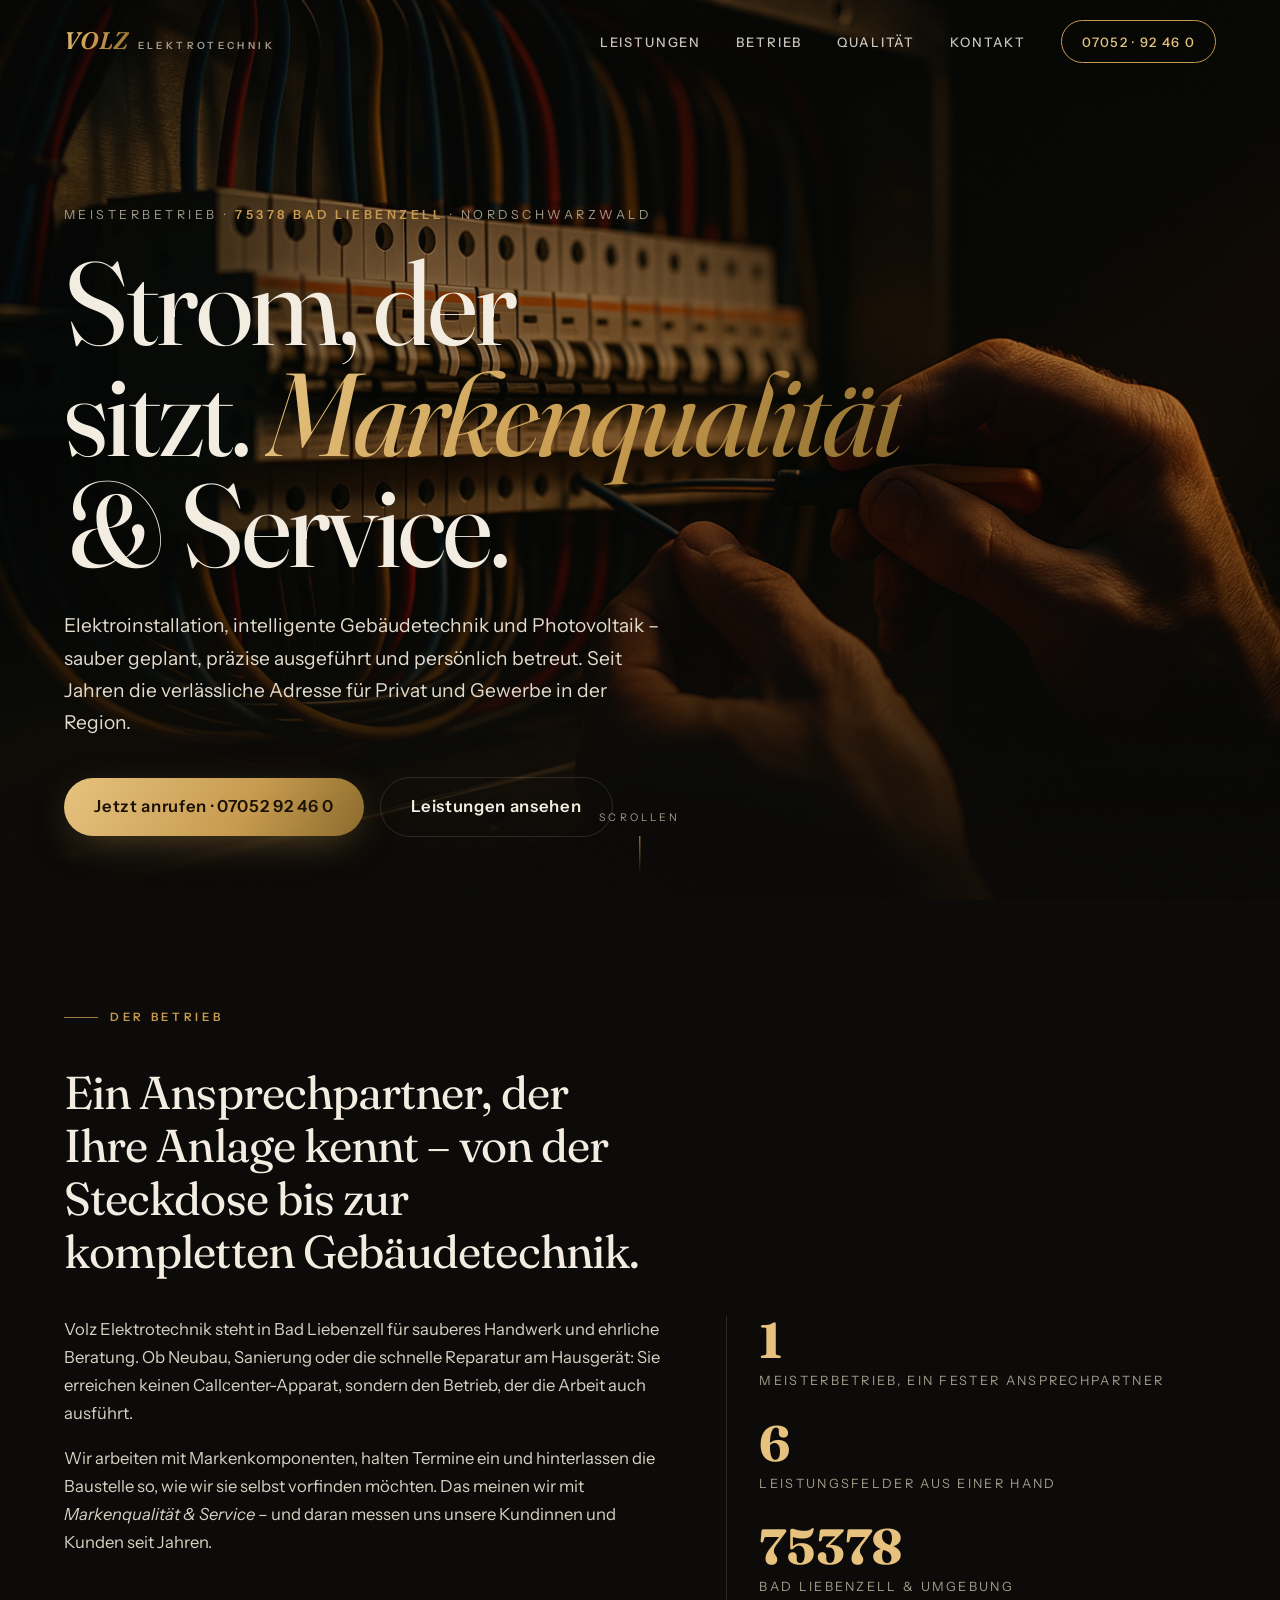
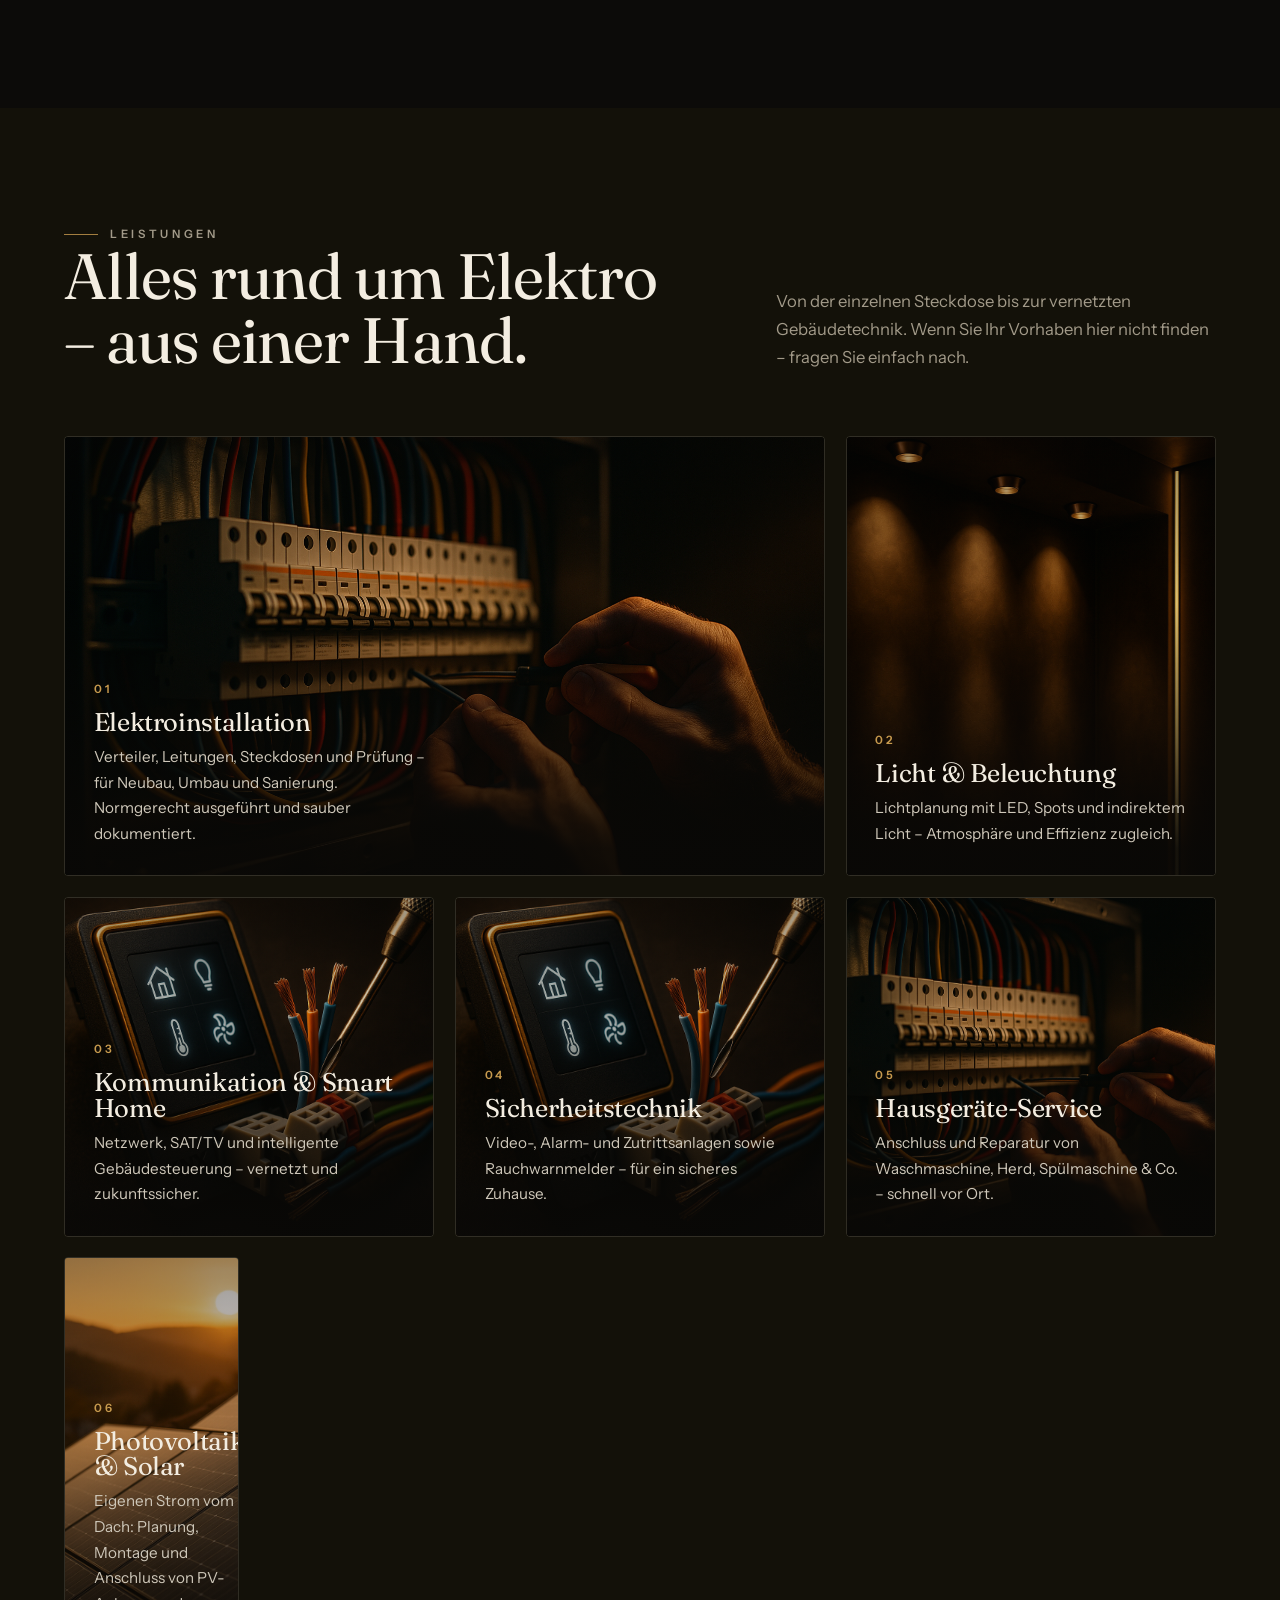
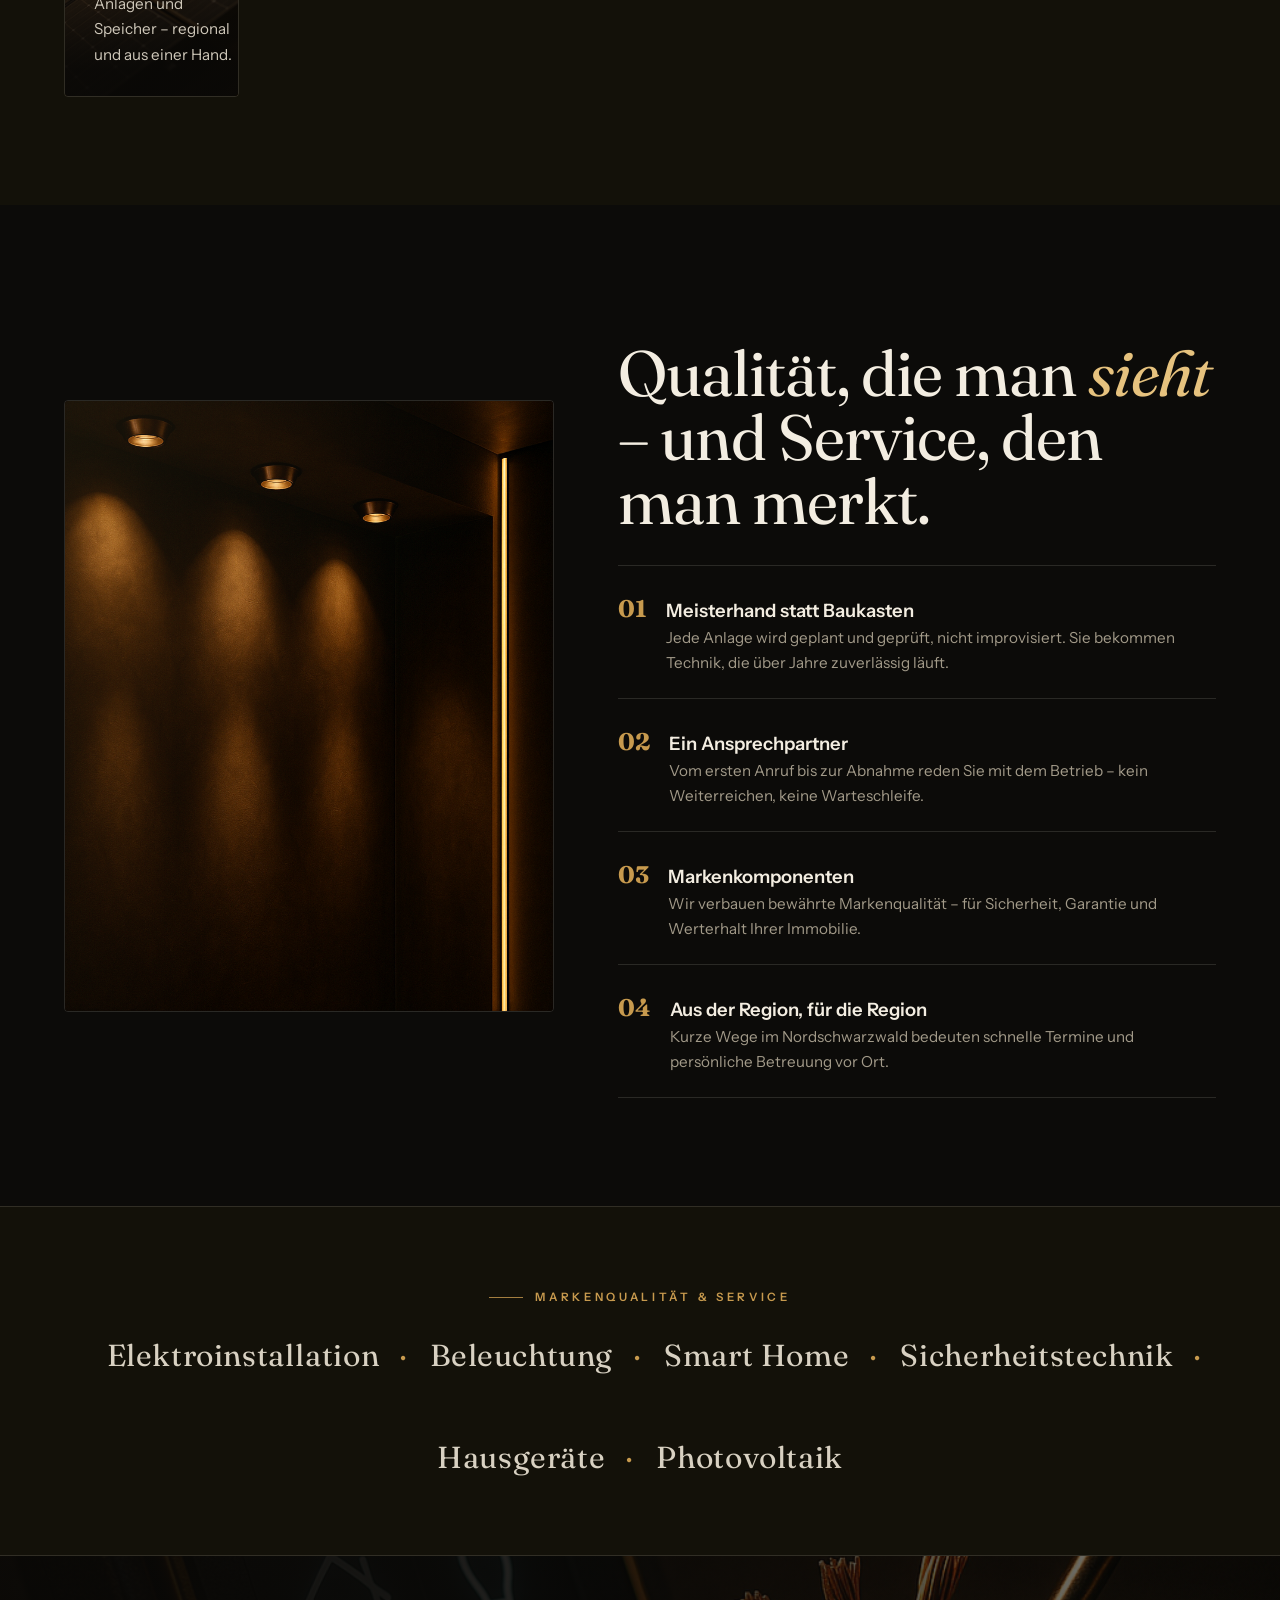
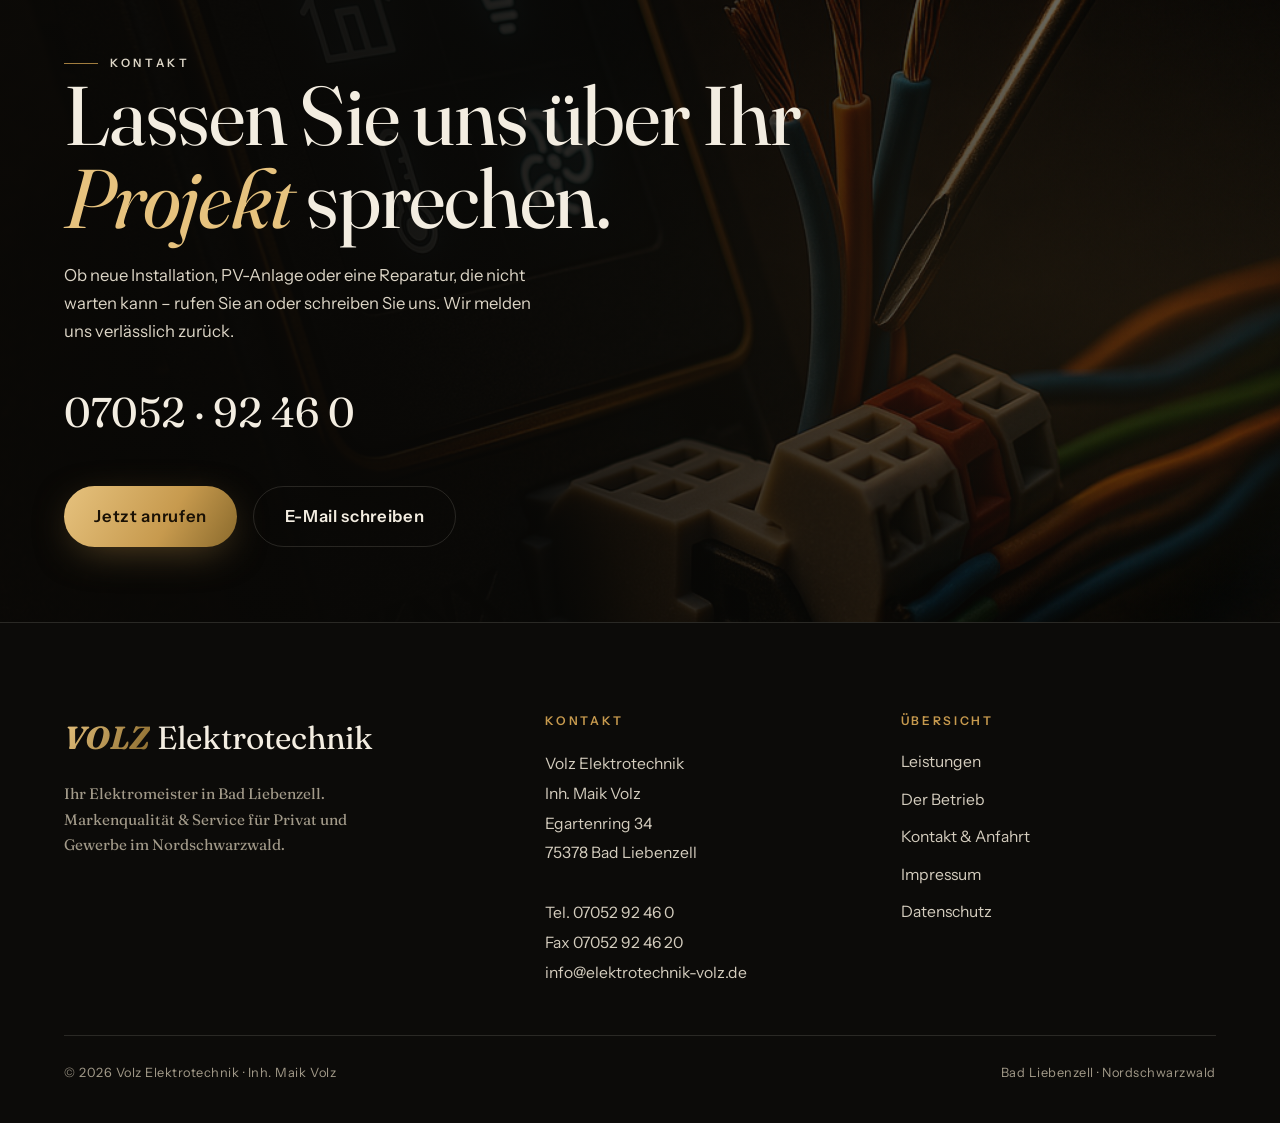
==== commit 2dc52ebe: "Revert "Umbau auf Mehrseiter: eigene Seiten für Leistungen/Betrieb/Qualität/Kontakt" This reverts co" ====
--- a/index.html
+++ b/index.html
@@ -14,11 +14,11 @@
 
 <!-- ============ NAV ============ -->
 <header class="nav" id="nav">
-  <a href="index.html" class="brand"><b>VOLZ</b><span>Elektrotechnik</span></a>
+  <a href="#top" class="brand"><b>VOLZ</b><span>Elektrotechnik</span></a>
   <nav class="nav__links" id="navlinks">
-    <a href="leistungen.html">Leistungen</a>
-    <a href="betrieb.html">Betrieb</a>
-    <a href="qualitaet.html">Qualität</a>
+    <a href="#leistungen">Leistungen</a>
+    <a href="#warum">Betrieb</a>
+    <a href="#marken">Qualität</a>
     <a href="kontakt.html">Kontakt</a>
     <a href="tel:+49705292460" class="nav__cta">07052 · 92 46 0</a>
   </nav>
@@ -35,59 +35,117 @@
     <p class="hero__sub reveal">Elektroinstallation, intelligente Gebäudetechnik und Photovoltaik – sauber geplant, präzise ausgeführt und persönlich betreut. Seit Jahren die verlässliche Adresse für Privat und Gewerbe in der Region.</p>
     <div class="hero__actions reveal">
       <a href="tel:+49705292460" class="btn btn--gold">Jetzt anrufen · 07052 92 46 0</a>
-      <a href="leistungen.html" class="btn btn--ghost">Leistungen ansehen</a>
+      <a href="#leistungen" class="btn btn--ghost">Leistungen ansehen</a>
     </div>
   </div>
   <div class="hero__scroll">Scrollen</div>
 </section>
 
-<!-- ============ TEASER-BÄNDER ============ -->
-<div class="teasers">
-
-  <a class="teaser reveal" href="leistungen.html">
-    <div class="teaser__media"><img src="img/hero.png" alt="Elektroinstallation"></div>
-    <div class="teaser__text">
-      <span class="teaser__idx">01 — Leistungen</span>
-      <h2>Alles rund um Elektro – <em>aus einer Hand.</em></h2>
-      <p>Von der Steckdose bis zur vernetzten Gebäudetechnik: Installation, Licht, Smart Home, Sicherheit, Hausgeräte und Photovoltaik.</p>
-      <span class="teaser__more">Leistungen ansehen</span>
-    </div>
-  </a>
-
-  <a class="teaser teaser--flip reveal" href="betrieb.html">
-    <div class="teaser__media"><img src="img/technik.png" alt="Der Betrieb Volz Elektrotechnik"></div>
-    <div class="teaser__text">
-      <span class="teaser__idx">02 — Betrieb</span>
-      <h2>Ein Ansprechpartner, der Ihre <em>Anlage kennt.</em></h2>
-      <p>Kein Callcenter, kein Weiterreichen. Sie sprechen mit dem Meisterbetrieb, der die Arbeit auch ausführt – ehrlich beraten, sauber umgesetzt.</p>
-      <span class="teaser__more">Betrieb kennenlernen</span>
-    </div>
-  </a>
-
-  <a class="teaser reveal" href="qualitaet.html">
-    <div class="teaser__media"><img src="img/beleuchtung.png" alt="Qualität und Service"></div>
-    <div class="teaser__text">
-      <span class="teaser__idx">03 — Qualität</span>
-      <h2>Qualität, die man <em>sieht</em> – Service, den man merkt.</h2>
-      <p>Markenkomponenten, geprüfte Ausführung und kurze Wege in der Region. Das steht hinter „Markenqualität &amp; Service".</p>
-      <span class="teaser__more">Was uns ausmacht</span>
-    </div>
-  </a>
-
-  <a class="teaser teaser--flip reveal" href="kontakt.html">
-    <div class="teaser__media"><img src="img/solar.png" alt="Kontakt aufnehmen"></div>
-    <div class="teaser__text">
-      <span class="teaser__idx">04 — Kontakt</span>
-      <h2>Lassen Sie uns über Ihr <em>Projekt</em> sprechen.</h2>
-      <p>Ob neue Installation, PV-Anlage oder eine Reparatur, die nicht warten kann – rufen Sie an oder schreiben Sie uns.</p>
-      <span class="teaser__more">Kontakt &amp; Anfahrt</span>
-    </div>
-  </a>
-
-</div>
+<!-- ============ INTRO ============ -->
+<section class="section intro" id="betrieb">
+  <p class="eyebrow reveal">Der Betrieb</p>
+  <p class="intro__lead reveal">Ein Ansprechpartner, der Ihre Anlage kennt – von der Steckdose bis zur kompletten Gebäudetechnik.</p>
+  <div class="intro__body">
+    <div>
+      <p class="reveal">Volz Elektrotechnik steht in Bad Liebenzell für sauberes Handwerk und ehrliche Beratung. Ob Neubau, Sanierung oder die schnelle Reparatur am Hausgerät: Sie erreichen keinen Callcenter-Apparat, sondern den Betrieb, der die Arbeit auch ausführt.</p>
+      <p class="reveal">Wir arbeiten mit Markenkomponenten, halten Termine ein und hinterlassen die Baustelle so, wie wir sie selbst vorfinden möchten. Das meinen wir mit <em>Markenqualität &amp; Service</em> – und daran messen uns unsere Kundinnen und Kunden seit Jahren.</p>
+    </div>
+    <div class="facts">
+      <div class="fact reveal"><b>1</b><span>Meisterbetrieb, ein fester Ansprechpartner</span></div>
+      <div class="fact reveal"><b>6</b><span>Leistungsfelder aus einer Hand</span></div>
+      <div class="fact reveal"><b>75378</b><span>Bad Liebenzell &amp; Umgebung</span></div>
+    </div>
+  </div>
+</section>
+
+<!-- ============ LEISTUNGEN ============ -->
+<section class="serv" id="leistungen">
+  <div class="section serv--inner">
+    <div class="serv__head">
+      <div>
+        <p class="eyebrow reveal">Leistungen</p>
+        <h2 class="reveal">Alles rund um Elektro<br>– aus einer Hand.</h2>
+      </div>
+      <p class="reveal">Von der einzelnen Steckdose bis zur vernetzten Gebäudetechnik. Wenn Sie Ihr Vorhaben hier nicht finden – fragen Sie einfach nach.</p>
+    </div>
+
+    <div class="serv__grid">
+      <article class="card span-4 tall reveal">
+        <div class="card__media"><img src="img/hero.png" alt="Elektroinstallation Sicherungskasten"></div>
+        <div class="card__body">
+          <span class="card__num">01</span>
+          <h3>Elektroinstallation</h3>
+          <p>Verteiler, Leitungen, Steckdosen und Prüfung – für Neubau, Umbau und Sanierung. Normgerecht ausgeführt und sauber dokumentiert.</p>
+        </div>
+      </article>
+
+      <article class="card span-2 tall reveal">
+        <div class="card__media"><img src="img/beleuchtung.png" alt="Warme Beleuchtungsplanung"></div>
+        <div class="card__body">
+          <span class="card__num">02</span>
+          <h3>Licht &amp; Beleuchtung</h3>
+          <p>Lichtplanung mit LED, Spots und indirektem Licht – Atmosphäre und Effizienz zugleich.</p>
+        </div>
+      </article>
+
+      <article class="card span-2 reveal">
+        <div class="card__media"><img src="img/technik.png" alt="Smart-Home und Kommunikationstechnik"></div>
+        <div class="card__body">
+          <span class="card__num">03</span>
+          <h3>Kommunikation &amp; Smart Home</h3>
+          <p>Netzwerk, SAT/TV und intelligente Gebäudesteuerung – vernetzt und zukunftssicher.</p>
+        </div>
+      </article>
+
+      <article class="card span-2 reveal">
+        <div class="card__media"><img src="img/technik.png" alt="Sicherheitstechnik"></div>
+        <div class="card__body">
+          <span class="card__num">04</span>
+          <h3>Sicherheitstechnik</h3>
+          <p>Video-, Alarm- und Zutrittsanlagen sowie Rauchwarnmelder – für ein sicheres Zuhause.</p>
+        </div>
+      </article>
+
+      <article class="card span-2 reveal">
+        <div class="card__media"><img src="img/hero.png" alt="Hausgeräte-Reparatur"></div>
+        <div class="card__body">
+          <span class="card__num">05</span>
+          <h3>Hausgeräte-Service</h3>
+          <p>Anschluss und Reparatur von Waschmaschine, Herd, Spülmaschine &amp; Co. – schnell vor Ort.</p>
+        </div>
+      </article>
+
+      <article class="card span-6 tall reveal">
+        <div class="card__media"><img src="img/solar.png" alt="Photovoltaik-Anlage im Nordschwarzwald"></div>
+        <div class="card__body">
+          <span class="card__num">06</span>
+          <h3>Photovoltaik &amp; Solar</h3>
+          <p>Eigenen Strom vom Dach: Planung, Montage und Anschluss von PV-Anlagen und Speicher – regional und aus einer Hand.</p>
+        </div>
+      </article>
+    </div>
+  </div>
+</section>
+
+<!-- ============ WARUM / WERTE ============ -->
+<section class="section why" id="warum">
+  <div class="why__grid">
+    <div class="why__media reveal"><img src="img/beleuchtung.png" alt="Präzise Lichtinstallation"></div>
+    <div>
+      <p class="eyebrow reveal">Warum Volz</p>
+      <h2 class="reveal">Qualität, die man <em>sieht</em> – und Service, den man merkt.</h2>
+      <div class="why__list">
+        <div class="why__item reveal"><b>01</b><div><h3>Meisterhand statt Baukasten</h3><p>Jede Anlage wird geplant und geprüft, nicht improvisiert. Sie bekommen Technik, die über Jahre zuverlässig läuft.</p></div></div>
+        <div class="why__item reveal"><b>02</b><div><h3>Ein Ansprechpartner</h3><p>Vom ersten Anruf bis zur Abnahme reden Sie mit dem Betrieb – kein Weiterreichen, keine Warteschleife.</p></div></div>
+        <div class="why__item reveal"><b>03</b><div><h3>Markenkomponenten</h3><p>Wir verbauen bewährte Markenqualität – für Sicherheit, Garantie und Werterhalt Ihrer Immobilie.</p></div></div>
+        <div class="why__item reveal"><b>04</b><div><h3>Aus der Region, für die Region</h3><p>Kurze Wege im Nordschwarzwald bedeuten schnelle Termine und persönliche Betreuung vor Ort.</p></div></div>
+      </div>
+    </div>
+  </div>
+</section>
 
 <!-- ============ MARKEN-BAND ============ -->
-<section class="marken">
+<section class="marken" id="marken">
   <p class="eyebrow reveal">Markenqualität &amp; Service</p>
   <div class="marken__row reveal">
     <span>Elektroinstallation</span>
@@ -96,6 +154,21 @@
     <span>Sicherheitstechnik</span>
     <span>Hausgeräte</span>
     <span>Photovoltaik</span>
+  </div>
+</section>
+
+<!-- ============ CTA ============ -->
+<section class="cta" id="kontakt">
+  <div class="cta__media"><img src="img/technik.png" alt="Kontakt Volz Elektrotechnik"></div>
+  <div class="cta__inner">
+    <p class="eyebrow reveal">Kontakt</p>
+    <h2 class="reveal">Lassen Sie uns über Ihr <em>Projekt</em> sprechen.</h2>
+    <p class="reveal">Ob neue Installation, PV-Anlage oder eine Reparatur, die nicht warten kann – rufen Sie an oder schreiben Sie uns. Wir melden uns verlässlich zurück.</p>
+    <div class="cta__phone reveal"><a href="tel:+49705292460">07052 · 92 46 0</a></div>
+    <div class="cta__actions reveal">
+      <a href="tel:+49705292460" class="btn btn--gold">Jetzt anrufen</a>
+      <a href="mailto:info@elektrotechnik-volz.de" class="btn btn--ghost">E-Mail schreiben</a>
+    </div>
   </div>
 </section>
 
@@ -119,11 +192,10 @@
       </address>
     </div>
     <div>
-      <h4>Seiten</h4>
+      <h4>Übersicht</h4>
       <nav class="footer__nav">
-        <a href="leistungen.html">Leistungen</a>
-        <a href="betrieb.html">Betrieb</a>
-        <a href="qualitaet.html">Qualität</a>
+        <a href="#leistungen">Leistungen</a>
+        <a href="#warum">Der Betrieb</a>
         <a href="kontakt.html">Kontakt &amp; Anfahrt</a>
         <a href="impressum.html">Impressum</a>
         <a href="datenschutz.html">Datenschutz</a>
--- a/styles.css
+++ b/styles.css
@@ -157,57 +157,7 @@
 .fact span{ font-size:.8rem; text-transform:uppercase; letter-spacing:.18em; color:var(--muted); }
 @media (max-width:820px){ .intro__body{ grid-template-columns:1fr; } .facts{ border-left:0; padding-left:0; flex-direction:row; flex-wrap:wrap; gap:2rem; } }
 
-/* =========================================================
-   TEASER-BÄNDER (Startseite → verlinken auf Unterseiten)
-   ========================================================= */
-.teasers{ border-top:1px solid var(--line); }
-.teaser{ display:grid; grid-template-columns:1.02fr .98fr; align-items:stretch;
-  border-bottom:1px solid var(--line); color:var(--ink); }
-.teaser__media{ position:relative; overflow:hidden; min-height:clamp(300px,44vh,520px); }
-.teaser__media img{ transform:scale(1.05); transition:transform 1.2s cubic-bezier(.2,.7,.2,1); }
-.teaser__media::after{ content:""; position:absolute; inset:0;
-  background:linear-gradient(120deg, rgba(9,8,6,.55), transparent 55%); }
-.teaser:hover .teaser__media img{ transform:scale(1.12); }
-.teaser__text{ padding:clamp(2rem,5vw,4.6rem); display:flex; flex-direction:column; justify-content:center; gap:1rem; background:var(--bg); }
-.teaser:nth-child(even) .teaser__text{ background:var(--bg-2); }
-.teaser__idx{ font-size:.72rem; letter-spacing:.28em; text-transform:uppercase; color:var(--accent); font-weight:600; }
-.teaser__text h2{ font-size:clamp(1.9rem,4vw,3.4rem); max-width:16ch; }
-.teaser__text h2 em{ font-style:italic; color:var(--accent-2); }
-.teaser__text p{ color:#cfc8ba; max-width:42ch; }
-.teaser__more{ display:inline-flex; align-items:center; gap:.6rem; margin-top:.4rem;
-  font-size:.8rem; letter-spacing:.14em; text-transform:uppercase; font-weight:600; color:var(--accent-2); transition:gap .3s; }
-.teaser__more::after{ content:"→"; transition:transform .3s; }
-.teaser:hover .teaser__more{ gap:1rem; }
-.teaser:hover .teaser__more::after{ transform:translateX(4px); }
-/* Zickzack: jedes zweite Band spiegeln */
-.teaser--flip .teaser__media{ order:2; }
-.teaser--flip .teaser__media::after{ background:linear-gradient(240deg, rgba(9,8,6,.55), transparent 55%); }
-@media (max-width:820px){
-  .teaser{ grid-template-columns:1fr; }
-  .teaser--flip .teaser__media{ order:0; }
-  .teaser__media{ min-height:clamp(220px,38vh,320px); }
-}
-
-/* =========================================================
-   LEISTUNGS-ZEILEN (Unterseite — großzügig, kein Clipping)
-   ========================================================= */
-.srow{ display:grid; grid-template-columns:.9fr 1.1fr; gap:clamp(2rem,5vw,5rem); align-items:center;
-  padding:clamp(3rem,7vh,5.5rem) 0; border-top:1px solid var(--line); }
-.srow:first-of-type{ border-top:0; }
-.srow__media{ position:relative; border-radius:4px; overflow:hidden; aspect-ratio:4/3; border:1px solid var(--line); }
-.srow__media::after{ content:""; position:absolute; inset:0; background:linear-gradient(120deg,rgba(199,154,78,.1),transparent 60%); }
-.srow--flip .srow__media{ order:2; }
-.srow__num{ font-family:var(--serif); font-size:clamp(2rem,4vw,3rem); color:var(--accent); line-height:1; }
-.srow h3{ font-size:clamp(1.6rem,3vw,2.4rem); margin:.6rem 0 1rem; }
-.srow p{ color:#d3ccbd; max-width:46ch; }
-.srow ul{ margin:1.2rem 0 0; list-style:none; display:flex; flex-wrap:wrap; gap:.5rem .4rem; }
-.srow li{ font-size:.82rem; letter-spacing:.04em; color:var(--muted); border:1px solid var(--line); border-radius:40px; padding:.35rem .9rem; }
-@media (max-width:820px){
-  .srow{ grid-template-columns:1fr; gap:1.6rem; padding:clamp(2.4rem,6vh,3.5rem) 0; }
-  .srow--flip .srow__media{ order:0; }
-}
-
-/* ---------- Leistungen (alt, Startseiten-Grid) ---------- */
+/* ---------- Leistungen ---------- */
 .serv{ background:var(--bg-2); }
 .serv__head{ display:flex; justify-content:space-between; align-items:flex-end; flex-wrap:wrap; gap:1.5rem; margin-bottom:clamp(2.5rem,5vw,4rem); }
 .serv__head p{ max-width:40ch; color:var(--muted); }
@@ -293,31 +243,6 @@
 .page-hero{ padding:clamp(8rem,18vh,11rem) var(--pad) clamp(2rem,5vh,4rem); max-width:var(--maxw); margin:0 auto; }
 .page-hero h1{ font-size:clamp(2.4rem,6vw,4.5rem); }
 .page-hero .eyebrow{ margin-bottom:1.2rem; }
-
-/* Sub-Hero mit Bild (Content-Unterseiten) */
-.subhero{ position:relative; min-height:clamp(52vh,64vh,640px); display:flex; align-items:flex-end;
-  padding-bottom:clamp(2.5rem,6vh,4.5rem); overflow:hidden; }
-.subhero__media{ position:absolute; inset:0; z-index:0; }
-.subhero__media img{ transform:scale(1.06); }
-.subhero__scrim{ position:absolute; inset:0; z-index:1;
-  background:linear-gradient(to top, rgba(10,9,7,.94) 6%, rgba(10,9,7,.3) 55%, rgba(10,9,7,.5)),
-             radial-gradient(120% 90% at 15% 120%, rgba(199,154,78,.2), transparent 58%); }
-.subhero__inner{ position:relative; z-index:2; max-width:var(--maxw); margin:0 auto; width:100%; padding:0 var(--pad); }
-.subhero h1{ font-size:clamp(2.6rem,7vw,5.6rem); line-height:.96; max-width:18ch; }
-.subhero h1 em{ font-style:italic; color:var(--accent-2); }
-.subhero__sub{ margin-top:1.4rem; max-width:52ch; color:#e0d9ca; font-size:clamp(1rem,1.4vw,1.18rem); }
-.subhero .eyebrow{ margin-bottom:1.3rem; }
-
-/* Intro-Block auf Unterseiten */
-.lead-block{ max-width:var(--maxw); margin:0 auto; padding:clamp(4rem,9vh,7rem) var(--pad) clamp(1rem,3vh,2rem);
-  display:grid; grid-template-columns:1fr 1fr; gap:clamp(2rem,6vw,6rem); align-items:end; }
-.lead-block h2{ font-size:clamp(1.8rem,3.6vw,2.9rem); max-width:18ch; }
-.lead-block h2 em{ font-style:italic; color:var(--accent-2); }
-.lead-block p{ color:#d3ccbd; }
-@media (max-width:820px){ .lead-block{ grid-template-columns:1fr; gap:1.4rem; align-items:start; } }
-
-/* Seiten-Wrapper mit horizontalem Padding */
-.wrap{ max-width:var(--maxw); margin:0 auto; padding:0 var(--pad); }
 .legal{ max-width:850px; margin:0 auto; padding:0 var(--pad) clamp(5rem,12vh,8rem); }
 .legal h2{ font-size:clamp(1.4rem,2.6vw,2rem); margin:2.6rem 0 .9rem; color:var(--accent-2); }
 .legal h3{ font-family:var(--sans); font-weight:600; font-size:1.05rem; margin:1.6rem 0 .5rem; letter-spacing:0; }
@@ -329,7 +254,7 @@
 .note b{ color:var(--accent-2); }
 
 /* Kontakt-Layout */
-.kontakt__grid{ display:grid; grid-template-columns:1fr 1fr; gap:clamp(2rem,5vw,4rem); max-width:var(--maxw); margin:0 auto; padding:clamp(3.5rem,8vh,6rem) var(--pad) clamp(5rem,12vh,8rem); }
+.kontakt__grid{ display:grid; grid-template-columns:1fr 1fr; gap:clamp(2rem,5vw,4rem); max-width:var(--maxw); margin:0 auto; padding:0 var(--pad) clamp(5rem,12vh,8rem); }
 .kontakt__card{ border:1px solid var(--line); border-radius:6px; padding:2rem; background:var(--panel); }
 .kontakt__card h3{ font-family:var(--sans); font-weight:600; letter-spacing:0; font-size:1.05rem; color:var(--accent); text-transform:uppercase; margin-bottom:.9rem; letter-spacing:.14em; }
 .kontakt__card address{ font-style:normal; line-height:2; color:#e3dccd; }
